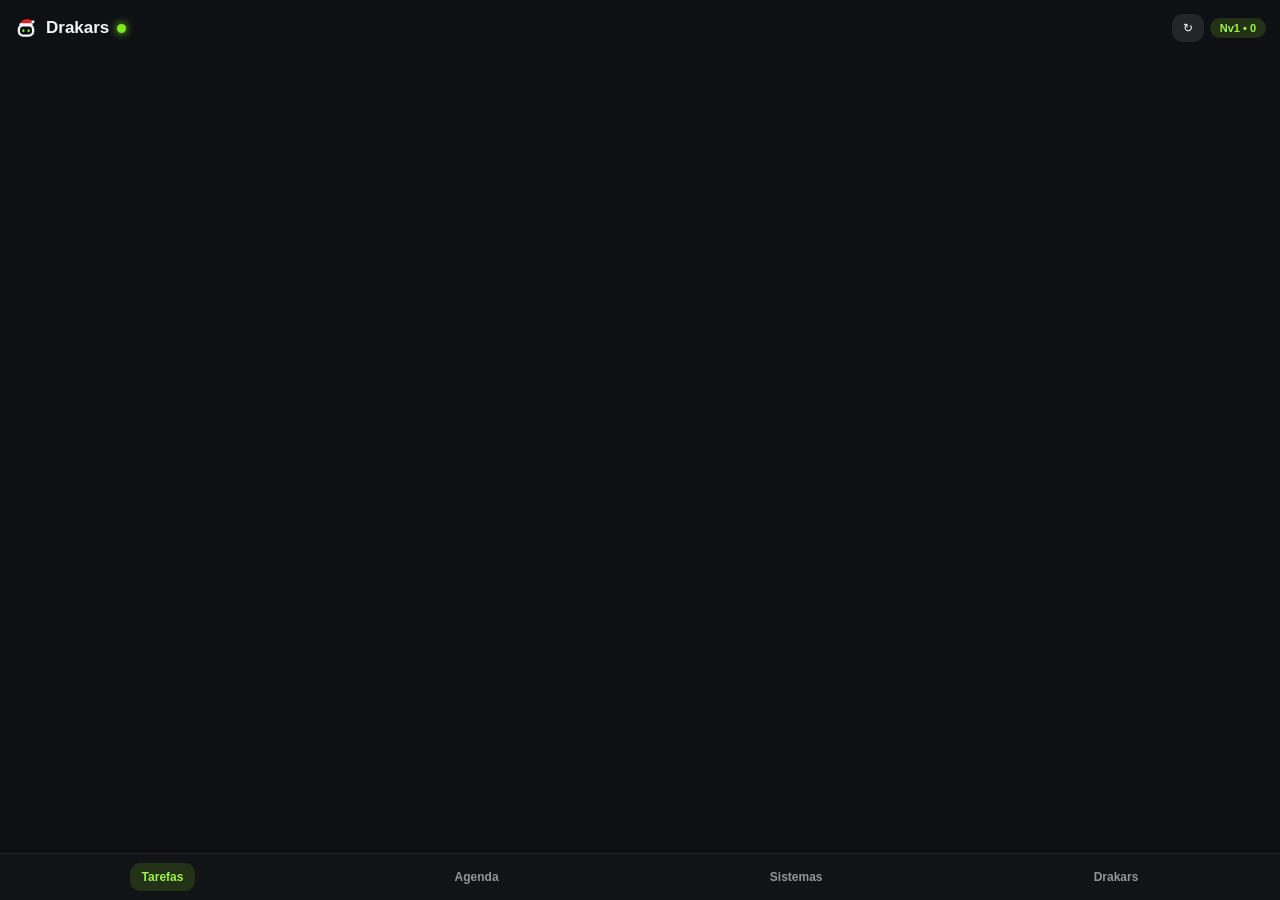
==== index.html @ 0db1d7ab "Deploy Drakars Mobile PWA" ====
<!doctype html>
<html lang="pt-BR">
<head>
<meta charset="utf-8" />
<meta name="viewport" content="width=device-width,initial-scale=1,maximum-scale=1,user-scalable=no" />
<meta name="theme-color" content="#0E1013" />
<meta name="apple-mobile-web-app-capable" content="yes" />
<meta name="apple-mobile-web-app-status-bar-style" content="black-translucent" />
<link rel="icon" type="image/svg+xml" href="./icon.svg" />
<link rel="apple-touch-icon" href="./icon.svg" />
<link rel="manifest" href="./manifest.json" />
<title>Drakars</title>
<style>
  *{box-sizing:border-box;margin:0;padding:0}
  body{background:#0E1013;color:#F3F4F6;font-family:-apple-system,BlinkMacSystemFont,"Segoe UI",Roboto,sans-serif;padding:14px 14px 82px;min-height:100vh}
  .card{background:#16191E;border:1px solid rgba(255,255,255,.08);border-radius:16px;padding:12px;margin-bottom:10px}
  .hdr{display:flex;align-items:center;justify-content:space-between;margin-bottom:10px;gap:8px}
  .brand{display:flex;align-items:center;gap:8px;font-weight:700;font-size:17px}
  .dot{width:9px;height:9px;border-radius:50%;background:#7EE823;box-shadow:0 0 8px #7EE823}
  .dot.pc-off{background:#F59E0B;box-shadow:0 0 8px #F59E0B}
  .pill{background:#233217;color:#9AF549;padding:4px 10px;border-radius:99px;font-size:11px;font-weight:600}
  .row{display:flex;align-items:center;gap:10px;padding:10px;border-radius:12px;background:#1D2128;margin-bottom:6px}
  .chk{width:22px;height:22px;border-radius:7px;border:2px solid rgba(255,255,255,.35);display:flex;align-items:center;justify-content:center;flex-shrink:0;cursor:pointer;background:transparent;color:#000;font-weight:900;font-size:13px}
  .chk.done{background:#7EE823;border-color:#7EE823}
  .ttl{font-size:14px;font-weight:600;flex:1}
  .ttl.done{text-decoration:line-through;color:rgba(255,255,255,.45)}
  .sub{font-size:11px;color:rgba(255,255,255,.52);margin-top:2px}
  .form{display:flex;gap:6px;margin-bottom:10px}
  input{flex:1;background:#111318;border:1px solid rgba(255,255,255,.12);border-radius:12px;padding:10px 12px;color:#fff;font-size:14px;outline:none}
  .btn{background:#7EE823;color:#000;border:none;border-radius:12px;padding:10px 15px;font-weight:700;font-size:13px;cursor:pointer}
  .btn2{background:rgba(255,255,255,.09);color:#fff;border:none;border-radius:10px;padding:7px 11px;font-size:12px;cursor:pointer}
  .nav{position:fixed;bottom:0;left:0;right:0;background:#111317;border-top:1px solid rgba(255,255,255,.08);display:flex;justify-content:space-around;padding:9px 6px}
  .nav button{background:none;border:none;color:rgba(255,255,255,.55);font-size:12px;font-weight:600;padding:7px 12px;border-radius:10px}
  .nav button.act{background:#233217;color:#9AF549}
  .badge-on{color:#9AF549;font-size:11px;font-weight:700}
  .badge-off{color:#F87171;font-size:11px;font-weight:700}
  .banner{font-size:11px;color:#FCD34D;background:rgba(245,158,11,.12);border:1px solid rgba(245,158,11,.25);border-radius:12px;padding:8px 10px;margin-bottom:10px}
</style>
</head>
<body>
  <div class="hdr">
    <div class="brand">
      <img src="./icon.svg" width="24" height="24" alt="" style="border-radius:6px" />
      <span>Drakars</span>
      <span class="dot" id="pcDot" title="Status do PC"></span>
    </div>
    <div style="display:flex;align-items:center;gap:6px">
      <button class="btn2" onclick="sync()">↻</button>
      <span class="pill" id="lvl">Nv1 • 0</span>
    </div>
  </div>
  <div id="banner"></div>
  <div id="content"></div>
  <div class="nav">
    <button class="act" onclick="setTab('tasks',this)">Tarefas</button>
    <button onclick="setTab('agenda',this)">Agenda</button>
    <button onclick="setTab('systems',this)">Sistemas</button>
    <button onclick="setTab('pc',this)">Drakars</button>
  </div>
<script>
const CFG_KEY="drakars_cloud_cfg";
const DATA_KEY="drakars_cloud_data";
let tab="tasks", cfg=null, data=null, filter="pending";

function readConfig(){
  if(location.hash && location.hash.length>1){
    const p=new URLSearchParams(location.hash.slice(1));
    const gistId=p.get("gist"), token=p.get("token");
    if(gistId && token){
      const next={gistId,token};
      localStorage.setItem(CFG_KEY, JSON.stringify(next));
      history.replaceState(null,"",location.pathname+location.search);
      return next;
    }
  }
  try{ return JSON.parse(localStorage.getItem(CFG_KEY)||"null"); }catch{ return null; }
}

cfg=readConfig();
try{ const cached=localStorage.getItem(DATA_KEY); if(cached) data=JSON.parse(cached); }catch{}

if("serviceWorker" in navigator){ navigator.serviceWorker.register("./sw.js").catch(()=>{}); }

function setTab(t,el){
  tab=t;
  document.querySelectorAll(".nav button").forEach(b=>b.classList.remove("act"));
  if(el) el.classList.add("act");
  render();
}

async function fetchGist(){
  if(!cfg) return null;
  const r=await fetch("https://api.github.com/gists/"+cfg.gistId,{
    cache:"no-store",
    headers:{
      Accept:"application/vnd.github+json",
      Authorization:"Bearer "+cfg.token
    }
  });
  if(!r.ok) throw new Error("HTTP "+r.status);
  const g=await r.json();
  const txt=g.files && g.files["drakars-sync.json"] && g.files["drakars-sync.json"].content;
  return txt ? JSON.parse(txt) : null;
}

async function patchGist(nextData){
  const r=await fetch("https://api.github.com/gists/"+cfg.gistId,{
    method:"PATCH",
    headers:{
      Accept:"application/vnd.github+json",
      Authorization:"Bearer "+cfg.token,
      "Content-Type":"application/json"
    },
    body:JSON.stringify({files:{"drakars-sync.json":{content:JSON.stringify(nextData,null,2)}}})
  });
  if(!r.ok) throw new Error("HTTP "+r.status);
}

async function sync(){
  if(!cfg){ render(); return; }
  try{
    const remote=await fetchGist();
    if(remote){
      data=remote;
      localStorage.setItem(DATA_KEY, JSON.stringify(data));
    }
    render();
  }catch(e){
    render("Modo offline (usando cache local).");
  }
}

async function pushOp(type, payload, mutateLocal){
  if(!cfg || !data) return;
  const fresh=(await fetchGist().catch(()=>null)) || data;
  mutateLocal(fresh);
  fresh.pendingMobileOps = Array.isArray(fresh.pendingMobileOps) ? fresh.pendingMobileOps : [];
  fresh.pendingMobileOps.push({
    id: Date.now()+"-"+Math.random().toString(36).slice(2,8),
    type,
    payload,
    createdAt: Date.now()
  });
  fresh.updatedAt = Date.now();
  data = fresh;
  localStorage.setItem(DATA_KEY, JSON.stringify(data));
  render();
  await patchGist(fresh);
}

async function addTask(e){
  e.preventDefault();
  const inp=document.getElementById("taskInp");
  const title=inp ? inp.value.trim() : "";
  if(!title) return;
  inp.value="";
  const newId="mob-"+Date.now();
  await pushOp("create_task",{title,category:"Celular"},(d)=>{
    d.tasks=d.tasks||[];
    d.tasks.unshift({id:newId,title,priority:"medium",category:"Celular",completed:false});
  });
}

async function toggleTask(id){
  await pushOp("toggle_task",{id},(d)=>{
    d.tasks=(d.tasks||[]).map(t=>t.id===id?{...t,completed:!t.completed}:t);
  });
}

async function checkinHabit(id){
  await pushOp("checkin_habit",{id},(d)=>{
    d.habits=(d.habits||[]).map(h=>h.id===id?{...h,doneToday:!h.doneToday}:h);
  });
}

async function sendCmd(e){
  e.preventDefault();
  const inp=document.getElementById("cmdInp");
  const text=inp ? inp.value.trim() : "";
  if(!text) return;
  inp.value="";
  await pushOp("send_chat",{text},()=>{});
  render("Comando enviado para a fila do Drakars!");
}

function saveManualCfg(e){
  e.preventDefault();
  const g=document.getElementById("cfgGist").value.trim();
  const t=document.getElementById("cfgTok").value.trim();
  if(g && t){
    cfg={gistId:g,token:t};
    localStorage.setItem(CFG_KEY, JSON.stringify(cfg));
    sync();
  }
}

function render(warn){
  const el=document.getElementById("content");
  const ban=document.getElementById("banner");
  if(!cfg){
    ban.innerHTML="";
    el.innerHTML=\`<div class="card"><div class="ttl" style="margin-bottom:8px">Parear com seu Drakars</div><div class="sub" style="margin-bottom:10px">Escaneie o QR Code na aba <b>Celular</b> do Drakars no PC, ou cole os dados abaixo:</div><form onsubmit="saveManualCfg(event)"><input id="cfgGist" placeholder="Gist ID" style="width:100%;margin-bottom:8px" /><input id="cfgTok" type="password" placeholder="GitHub Token" style="width:100%;margin-bottom:8px" /><button class="btn" type="submit" style="width:100%">Conectar</button></form></div>\`;
    return;
  }
  if(!data){
    el.innerHTML='<div class="card"><div class="sub">Carregando dados da nuvem...</div></div>';
    return;
  }
  const pcOnline = data.pcLastSeenAt && (Date.now()-data.pcLastSeenAt)<70000;
  document.getElementById("pcDot").className = "dot" + (pcOnline ? "" : " pc-off");
  const pending=(data.tasks||[]).filter(t=>!t.completed);
  document.getElementById("lvl").textContent="Nv"+(data.level||1)+" • "+pending.length+" pend.";

  const msgs=[];
  if(!pcOnline) msgs.push("PC desligado/offline agora — suas mudanças ficam salvas na nuvem e sincronizam quando o PC ligar.");
  if(warn) msgs.push(warn);
  ban.innerHTML = msgs.length ? '<div class="banner">'+msgs.join("<br>")+'</div>' : '';

  if(tab==="tasks"){
    const list=(data.tasks||[]).filter(t=>filter==="all"?true:filter==="done"?t.completed:!t.completed);
    const rows=list.length?list.map(t=>\`<div class="row"><button class="chk \${t.completed?'done':''}" onclick="toggleTask('\${t.id}')">\${t.completed?'✓':''}</button><div class="ttl \${t.completed?'done':''}">\${esc(t.title)}<div class="sub">\${[t.dueDate,t.dueTime,t.category].filter(Boolean).join(" • ")}</div></div></div>\`).join(""):'<div class="sub" style="padding:12px;text-align:center">Nenhuma tarefa aqui!</div>';
    el.innerHTML=\`
      <form class="form" onsubmit="addTask(event)"><input id="taskInp" placeholder="Nova tarefa..." /><button class="btn" type="submit">+</button></form>
      <div style="display:flex;gap:6px;margin-bottom:8px">
        <button class="btn2" style="\${filter==='pending'?'background:#233217;color:#9AF549':''}" onclick="filter='pending';render()">Pendentes (\${pending.length})</button>
        <button class="btn2" style="\${filter==='done'?'background:#233217;color:#9AF549':''}" onclick="filter='done';render()">Feitas</button>
        <button class="btn2" style="\${filter==='all'?'background:#233217;color:#9AF549':''}" onclick="filter='all';render()">Todas</button>
      </div>
      <div class="card">\${rows}</div>\`;
  } else if(tab==="agenda"){
    const rems=(data.reminders||[]).length?data.reminders.map(r=>\`<div class="row"><div class="ttl">🔔 \${esc(r.title)}<div class="sub">\${new Date(r.triggerAt).toLocaleString("pt-BR",{day:"2-digit",month:"2-digit",hour:"2-digit",minute:"2-digit"})}</div></div></div>\`).join(""):'<div class="sub">Sem lembretes ativos</div>';
    const habs=(data.habits||[]).map(h=>\`<div class="row"><button class="chk \${h.doneToday?'done':''}" onclick="checkinHabit('\${h.id}')">\${h.doneToday?'✓':''}</button><div class="ttl">\${h.icon} \${esc(h.title)}</div></div>\`).join("");
    el.innerHTML='<div class="card"><div class="sub" style="margin-bottom:6px">LEMBRETES</div>'+rems+'</div><div class="card"><div class="sub" style="margin-bottom:6px">HÁBITOS DE HOJE</div>'+habs+'</div>';
  } else if(tab==="systems"){
    const syss=(data.systems||[]).map(s=>\`<div class="row"><div class="ttl">\${esc(s.name)}<div class="sub">\${esc(s.category)} • \${esc(s.detail)}</div></div><span class="\${s.online?'badge-on':'badge-off'}">\${s.online?'ONLINE':'OFFLINE'}</span></div>\`).join("");
    const onCount=(data.systems||[]).filter(s=>s.online).length;
    el.innerHTML='<div class="card"><div class="sub" style="margin-bottom:6px">SISTEMAS ('+onCount+'/'+(data.systems||[]).length+' ON)</div>'+syss+'</div>';
  } else if(tab==="pc"){
    const rep=data.lastMobileReply;
    el.innerHTML=\`
      <div class="card">
        <div class="sub" style="margin-bottom:6px">ENVIAR COMANDO AO DRAKARS (NO PC)</div>
        <form class="form" onsubmit="sendCmd(event)"><input id="cmdInp" placeholder="Ex: cria lembrete..." /><button class="btn" type="submit">Enviar</button></form>
        \${rep ? '<div class="sub" style="margin-top:6px"><b>'+esc(rep.prompt)+'</b><br><span style="color:#fff">'+esc(rep.reply)+'</span></div>' : ''}
      </div>
      <div class="card">
        <div class="sub">Última sincronização do PC: \${data.pcLastSeenAt ? new Date(data.pcLastSeenAt).toLocaleString("pt-BR") : "-"}</div>
      </div>\`;
  }
}
function esc(s){return String(s||"").replace(/[&<>"']/g,m=>({"&":"&amp;","<":"&lt;",">":"&gt;",'"':"&quot;","'":"&#39;"}[m]))}
render();
sync();
setInterval(()=>{ if(!document.hidden) sync(); }, 10000);
</script>
</body>
</html>
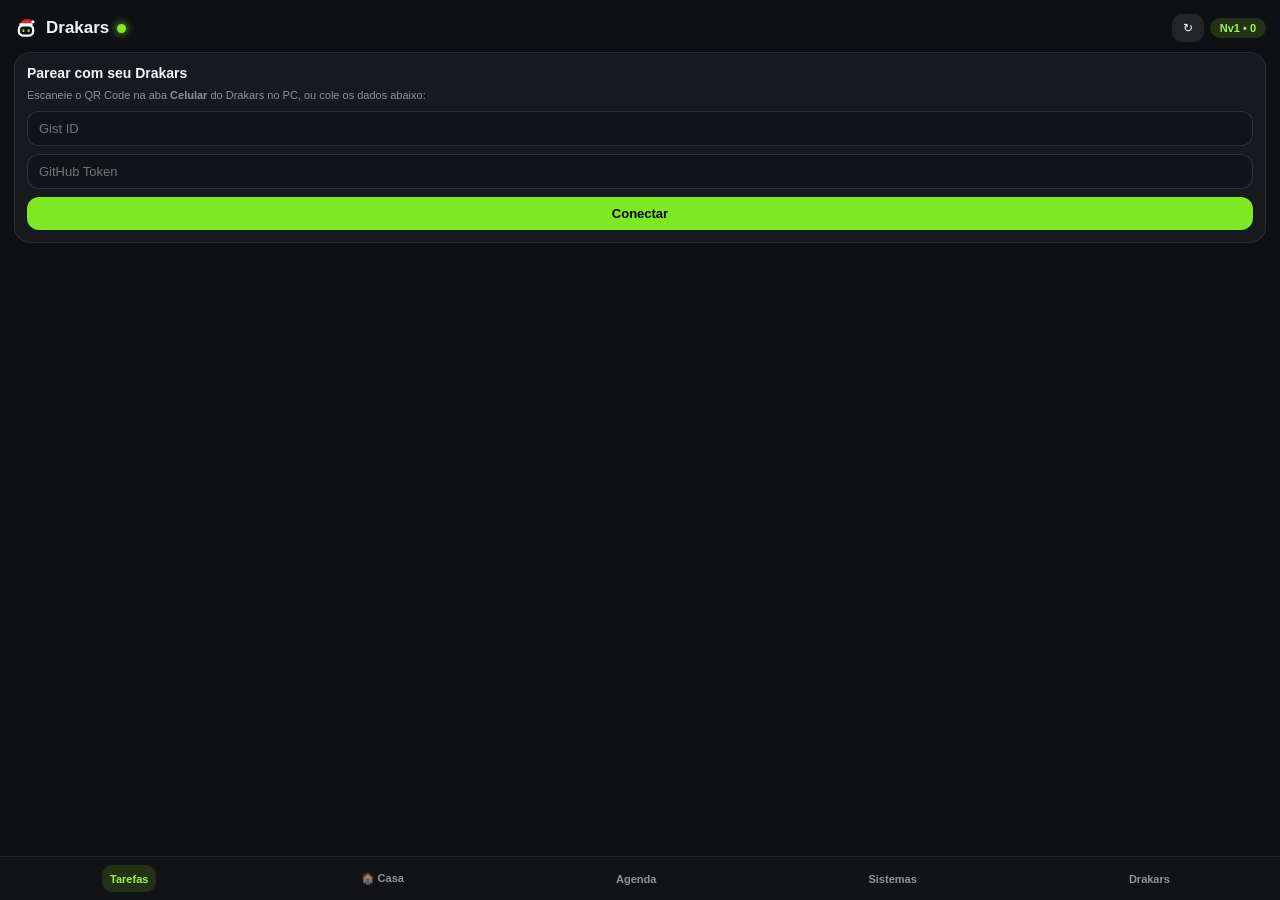
==== commit 9bc183aa: "feat: add Casa tab for couple finance, personal calendar and shopping list" ====
--- a/index.html
+++ b/index.html
@@ -22,15 +22,19 @@
   .row{display:flex;align-items:center;gap:10px;padding:10px;border-radius:12px;background:#1D2128;margin-bottom:6px}
   .chk{width:22px;height:22px;border-radius:7px;border:2px solid rgba(255,255,255,.35);display:flex;align-items:center;justify-content:center;flex-shrink:0;cursor:pointer;background:transparent;color:#000;font-weight:900;font-size:13px}
   .chk.done{background:#7EE823;border-color:#7EE823}
-  .ttl{font-size:14px;font-weight:600;flex:1}
+  .ttl{font-size:14px;font-weight:600;flex:1;min-width:0}
   .ttl.done{text-decoration:line-through;color:rgba(255,255,255,.45)}
   .sub{font-size:11px;color:rgba(255,255,255,.52);margin-top:2px}
-  .form{display:flex;gap:6px;margin-bottom:10px}
-  input{flex:1;background:#111318;border:1px solid rgba(255,255,255,.12);border-radius:12px;padding:10px 12px;color:#fff;font-size:14px;outline:none}
-  .btn{background:#7EE823;color:#000;border:none;border-radius:12px;padding:10px 15px;font-weight:700;font-size:13px;cursor:pointer}
+  .form{display:flex;gap:6px;margin-bottom:10px;flex-wrap:wrap}
+  input,select{flex:1;min-width:80px;background:#111318;border:1px solid rgba(255,255,255,.12);border-radius:12px;padding:9px 11px;color:#fff;font-size:13px;outline:none}
+  .btn{background:#7EE823;color:#000;border:none;border-radius:12px;padding:9px 14px;font-weight:700;font-size:13px;cursor:pointer}
   .btn2{background:rgba(255,255,255,.09);color:#fff;border:none;border-radius:10px;padding:7px 11px;font-size:12px;cursor:pointer}
-  .nav{position:fixed;bottom:0;left:0;right:0;background:#111317;border-top:1px solid rgba(255,255,255,.08);display:flex;justify-content:space-around;padding:9px 6px}
-  .nav button{background:none;border:none;color:rgba(255,255,255,.55);font-size:12px;font-weight:600;padding:7px 12px;border-radius:10px}
+  .kpi-grid{display:grid;grid-template-columns:repeat(3,1fr);gap:6px;margin-bottom:10px}
+  .kpi{background:#1D2128;border-radius:12px;padding:8px;text-align:center}
+  .kpi .lbl{font-size:10px;color:rgba(255,255,255,.55)}
+  .kpi .val{font-size:13px;font-weight:700;margin-top:2px}
+  .nav{position:fixed;bottom:0;left:0;right:0;background:#111317;border-top:1px solid rgba(255,255,255,.08);display:flex;justify-content:space-around;padding:8px 4px}
+  .nav button{background:none;border:none;color:rgba(255,255,255,.55);font-size:11px;font-weight:600;padding:7px 8px;border-radius:10px}
   .nav button.act{background:#233217;color:#9AF549}
   .badge-on{color:#9AF549;font-size:11px;font-weight:700}
   .badge-off{color:#F87171;font-size:11px;font-weight:700}
@@ -53,6 +57,7 @@
   <div id="content"></div>
   <div class="nav">
     <button class="act" onclick="setTab('tasks',this)">Tarefas</button>
+    <button onclick="setTab('home',this)">🏠 Casa</button>
     <button onclick="setTab('agenda',this)">Agenda</button>
     <button onclick="setTab('systems',this)">Sistemas</button>
     <button onclick="setTab('pc',this)">Drakars</button>
@@ -173,6 +178,52 @@
   });
 }
 
+async function addTx(e){
+  e.preventDefault();
+  const title=document.getElementById("txTitle").value.trim();
+  const amount=parseFloat(String(document.getElementById("txAmount").value).replace(",","."));
+  const type=document.getElementById("txType").value;
+  const owner=document.getElementById("txOwner").value;
+  if(!title || isNaN(amount) || amount<=0) return;
+  document.getElementById("txTitle").value="";
+  document.getElementById("txAmount").value="";
+  const date=new Date().toISOString().slice(0,10);
+  await pushOp("add_transaction",{title,amount,type,owner,date,category:"Celular"},(d)=>{
+    d.transactions=d.transactions||[];
+    d.transactions.unshift({id:"tx-"+Date.now(),title,amount,type,owner,date,category:"Celular",paid:true});
+  });
+}
+
+async function addCal(e){
+  e.preventDefault();
+  const title=document.getElementById("calTitle").value.trim();
+  const date=document.getElementById("calDate").value || new Date().toISOString().slice(0,10);
+  const time=document.getElementById("calTime").value || "";
+  if(!title) return;
+  document.getElementById("calTitle").value="";
+  await pushOp("add_calendar_event",{title,date,time,category:"casal",person:"casal"},(d)=>{
+    d.calendarEvents=d.calendarEvents||[];
+    d.calendarEvents.unshift({id:"cal-"+Date.now(),title,date,time,category:"casal",person:"casal"});
+  });
+}
+
+async function addShop(e){
+  e.preventDefault();
+  const title=document.getElementById("shopTitle").value.trim();
+  if(!title) return;
+  document.getElementById("shopTitle").value="";
+  await pushOp("add_shopping_item",{title,category:"mercado"},(d)=>{
+    d.shoppingList=d.shoppingList||[];
+    d.shoppingList.unshift({id:"sh-"+Date.now(),title,category:"mercado",checked:false});
+  });
+}
+
+async function toggleShop(id){
+  await pushOp("toggle_shopping_item",{id},(d)=>{
+    d.shoppingList=(d.shoppingList||[]).map(s=>s.id===id?{...s,checked:!s.checked}:s);
+  });
+}
+
 async function sendCmd(e){
   e.preventDefault();
   const inp=document.getElementById("cmdInp");
@@ -194,12 +245,14 @@
   }
 }
 
+function fmtBrl(n){ return Number(n||0).toLocaleString("pt-BR",{style:"currency",currency:"BRL"}); }
+
 function render(warn){
   const el=document.getElementById("content");
   const ban=document.getElementById("banner");
   if(!cfg){
     ban.innerHTML="";
-    el.innerHTML=\`<div class="card"><div class="ttl" style="margin-bottom:8px">Parear com seu Drakars</div><div class="sub" style="margin-bottom:10px">Escaneie o QR Code na aba <b>Celular</b> do Drakars no PC, ou cole os dados abaixo:</div><form onsubmit="saveManualCfg(event)"><input id="cfgGist" placeholder="Gist ID" style="width:100%;margin-bottom:8px" /><input id="cfgTok" type="password" placeholder="GitHub Token" style="width:100%;margin-bottom:8px" /><button class="btn" type="submit" style="width:100%">Conectar</button></form></div>\`;
+    el.innerHTML=`<div class="card"><div class="ttl" style="margin-bottom:8px">Parear com seu Drakars</div><div class="sub" style="margin-bottom:10px">Escaneie o QR Code na aba <b>Celular</b> do Drakars no PC, ou cole os dados abaixo:</div><form onsubmit="saveManualCfg(event)"><input id="cfgGist" placeholder="Gist ID" style="width:100%;margin-bottom:8px" /><input id="cfgTok" type="password" placeholder="GitHub Token" style="width:100%;margin-bottom:8px" /><button class="btn" type="submit" style="width:100%">Conectar</button></form></div>`;
     return;
   }
   if(!data){
@@ -218,34 +271,75 @@
 
   if(tab==="tasks"){
     const list=(data.tasks||[]).filter(t=>filter==="all"?true:filter==="done"?t.completed:!t.completed);
-    const rows=list.length?list.map(t=>\`<div class="row"><button class="chk \${t.completed?'done':''}" onclick="toggleTask('\${t.id}')">\${t.completed?'✓':''}</button><div class="ttl \${t.completed?'done':''}">\${esc(t.title)}<div class="sub">\${[t.dueDate,t.dueTime,t.category].filter(Boolean).join(" • ")}</div></div></div>\`).join(""):'<div class="sub" style="padding:12px;text-align:center">Nenhuma tarefa aqui!</div>';
-    el.innerHTML=\`
+    const rows=list.length?list.map(t=>`<div class="row"><button class="chk ${t.completed?'done':''}" onclick="toggleTask('${t.id}')">${t.completed?'✓':''}</button><div class="ttl ${t.completed?'done':''}">${esc(t.title)}<div class="sub">${[t.dueDate,t.dueTime,t.category].filter(Boolean).join(" • ")}</div></div></div>`).join(""):'<div class="sub" style="padding:12px;text-align:center">Nenhuma tarefa aqui!</div>';
+    el.innerHTML=`
       <form class="form" onsubmit="addTask(event)"><input id="taskInp" placeholder="Nova tarefa..." /><button class="btn" type="submit">+</button></form>
       <div style="display:flex;gap:6px;margin-bottom:8px">
-        <button class="btn2" style="\${filter==='pending'?'background:#233217;color:#9AF549':''}" onclick="filter='pending';render()">Pendentes (\${pending.length})</button>
-        <button class="btn2" style="\${filter==='done'?'background:#233217;color:#9AF549':''}" onclick="filter='done';render()">Feitas</button>
-        <button class="btn2" style="\${filter==='all'?'background:#233217;color:#9AF549':''}" onclick="filter='all';render()">Todas</button>
+        <button class="btn2" style="${filter==='pending'?'background:#233217;color:#9AF549':''}" onclick="filter='pending';render()">Pendentes (${pending.length})</button>
+        <button class="btn2" style="${filter==='done'?'background:#233217;color:#9AF549':''}" onclick="filter='done';render()">Feitas</button>
+        <button class="btn2" style="${filter==='all'?'background:#233217;color:#9AF549':''}" onclick="filter='all';render()">Todas</button>
       </div>
-      <div class="card">\${rows}</div>\`;
+      <div class="card">${rows}</div>`;
+  } else if(tab==="home"){
+    const month=new Date().toISOString().slice(0,7);
+    const partner=data.partnerName||"Esposa";
+    const txs=(data.transactions||[]).filter(t=>(t.date||"").startsWith(month));
+    const inc=txs.filter(t=>t.type==="income").reduce((a,b)=>a+Number(b.amount||0),0);
+    const exp=txs.filter(t=>t.type==="expense").reduce((a,b)=>a+Number(b.amount||0),0) + (data.recurringBills||[]).reduce((a,b)=>a+Number(b.amount||0),0);
+    const bal=inc-exp;
+    const today=new Date().toISOString().slice(0,10);
+    const cals=(data.calendarEvents||[]).filter(c=>c.date>=today).slice(0,6);
+    const shops=(data.shoppingList||[]).slice(0,15);
+    el.innerHTML=`
+      <div class="card">
+        <div class="sub" style="margin-bottom:8px">FINANCEIRO DO CASAL (${month}) • Você & ${esc(partner)}</div>
+        <div class="kpi-grid">
+          <div class="kpi"><div class="lbl">Entradas</div><div class="val" style="color:#9AF549">${fmtBrl(inc)}</div></div>
+          <div class="kpi"><div class="lbl">Saídas</div><div class="val" style="color:#FDA4AF">${fmtBrl(exp)}</div></div>
+          <div class="kpi"><div class="lbl">Saldo</div><div class="val" style="color:${bal>=0?'#9AF549':'#F87171'}">${fmtBrl(bal)}</div></div>
+        </div>
+        <form class="form" onsubmit="addTx(event)">
+          <input id="txTitle" placeholder="Ex: Mercado..." style="flex:2" />
+          <input id="txAmount" type="number" step="0.01" placeholder="R$" />
+          <select id="txType"><option value="expense">Despesa</option><option value="income">Receita</option></select>
+          <select id="txOwner"><option value="casal">Casal</option><option value="eu">Eu</option><option value="esposa">${esc(partner)}</option></select>
+          <button class="btn" type="submit">Lançar</button>
+        </form>
+      </div>
+      <div class="card">
+        <div class="sub" style="margin-bottom:6px">CALENDÁRIO PESSOAL & CASAL</div>
+        <form class="form" onsubmit="addCal(event)">
+          <input id="calTitle" placeholder="Compromisso..." style="flex:2" />
+          <input id="calDate" type="date" value="${today}" />
+          <input id="calTime" type="time" />
+          <button class="btn" type="submit">+</button>
+        </form>
+        ${cals.length ? cals.map(c=>`<div class="row"><div class="ttl">📅 ${esc(c.title)}<div class="sub">${c.date}${c.time?' • '+c.time:''} • ${c.person}</div></div></div>`).join("") : '<div class="sub">Sem próximos eventos</div>'}
+      </div>
+      <div class="card">
+        <div class="sub" style="margin-bottom:6px">LISTA DE COMPRAS</div>
+        <form class="form" onsubmit="addShop(event)"><input id="shopTitle" placeholder="Adicionar item..." /><button class="btn" type="submit">+</button></form>
+        ${shops.length ? shops.map(s=>`<div class="row"><button class="chk ${s.checked?'done':''}" onclick="toggleShop('${s.id}')">${s.checked?'✓':''}</button><div class="ttl ${s.checked?'done':''}">${esc(s.title)}<div class="sub">${s.category}${s.quantity?' • '+s.quantity:''}</div></div></div>`).join("") : '<div class="sub">Lista vazia</div>'}
+      </div>`;
   } else if(tab==="agenda"){
-    const rems=(data.reminders||[]).length?data.reminders.map(r=>\`<div class="row"><div class="ttl">🔔 \${esc(r.title)}<div class="sub">\${new Date(r.triggerAt).toLocaleString("pt-BR",{day:"2-digit",month:"2-digit",hour:"2-digit",minute:"2-digit"})}</div></div></div>\`).join(""):'<div class="sub">Sem lembretes ativos</div>';
-    const habs=(data.habits||[]).map(h=>\`<div class="row"><button class="chk \${h.doneToday?'done':''}" onclick="checkinHabit('\${h.id}')">\${h.doneToday?'✓':''}</button><div class="ttl">\${h.icon} \${esc(h.title)}</div></div>\`).join("");
+    const rems=(data.reminders||[]).length?data.reminders.map(r=>`<div class="row"><div class="ttl">🔔 ${esc(r.title)}<div class="sub">${new Date(r.triggerAt).toLocaleString("pt-BR",{day:"2-digit",month:"2-digit",hour:"2-digit",minute:"2-digit"})}</div></div></div>`).join(""):'<div class="sub">Sem lembretes ativos</div>';
+    const habs=(data.habits||[]).map(h=>`<div class="row"><button class="chk ${h.doneToday?'done':''}" onclick="checkinHabit('${h.id}')">${h.doneToday?'✓':''}</button><div class="ttl">${h.icon} ${esc(h.title)}</div></div>`).join("");
     el.innerHTML='<div class="card"><div class="sub" style="margin-bottom:6px">LEMBRETES</div>'+rems+'</div><div class="card"><div class="sub" style="margin-bottom:6px">HÁBITOS DE HOJE</div>'+habs+'</div>';
   } else if(tab==="systems"){
-    const syss=(data.systems||[]).map(s=>\`<div class="row"><div class="ttl">\${esc(s.name)}<div class="sub">\${esc(s.category)} • \${esc(s.detail)}</div></div><span class="\${s.online?'badge-on':'badge-off'}">\${s.online?'ONLINE':'OFFLINE'}</span></div>\`).join("");
+    const syss=(data.systems||[]).map(s=>`<div class="row"><div class="ttl">${esc(s.name)}<div class="sub">${esc(s.category)} • ${esc(s.detail)}</div></div><span class="${s.online?'badge-on':'badge-off'}">${s.online?'ONLINE':'OFFLINE'}</span></div>`).join("");
     const onCount=(data.systems||[]).filter(s=>s.online).length;
     el.innerHTML='<div class="card"><div class="sub" style="margin-bottom:6px">SISTEMAS ('+onCount+'/'+(data.systems||[]).length+' ON)</div>'+syss+'</div>';
   } else if(tab==="pc"){
     const rep=data.lastMobileReply;
-    el.innerHTML=\`
+    el.innerHTML=`
       <div class="card">
         <div class="sub" style="margin-bottom:6px">ENVIAR COMANDO AO DRAKARS (NO PC)</div>
-        <form class="form" onsubmit="sendCmd(event)"><input id="cmdInp" placeholder="Ex: cria lembrete..." /><button class="btn" type="submit">Enviar</button></form>
-        \${rep ? '<div class="sub" style="margin-top:6px"><b>'+esc(rep.prompt)+'</b><br><span style="color:#fff">'+esc(rep.reply)+'</span></div>' : ''}
+        <form class="form" onsubmit="sendCmd(event)"><input id="cmdInp" placeholder="Ex: gastei 120 no mercado..." /><button class="btn" type="submit">Enviar</button></form>
+        ${rep ? '<div class="sub" style="margin-top:6px"><b>'+esc(rep.prompt)+'</b><br><span style="color:#fff">'+esc(rep.reply)+'</span></div>' : ''}
       </div>
       <div class="card">
-        <div class="sub">Última sincronização do PC: \${data.pcLastSeenAt ? new Date(data.pcLastSeenAt).toLocaleString("pt-BR") : "-"}</div>
-      </div>\`;
+        <div class="sub">Última sincronização do PC: ${data.pcLastSeenAt ? new Date(data.pcLastSeenAt).toLocaleString("pt-BR") : "-"}</div>
+      </div>`;
   }
 }
 function esc(s){return String(s||"").replace(/[&<>"']/g,m=>({"&":"&amp;","<":"&lt;",">":"&gt;",'"':"&quot;","'":"&#39;"}[m]))}
@@ -254,4 +348,4 @@
 setInterval(()=>{ if(!document.hidden) sync(); }, 10000);
 </script>
 </body>
-</html>
+</html>
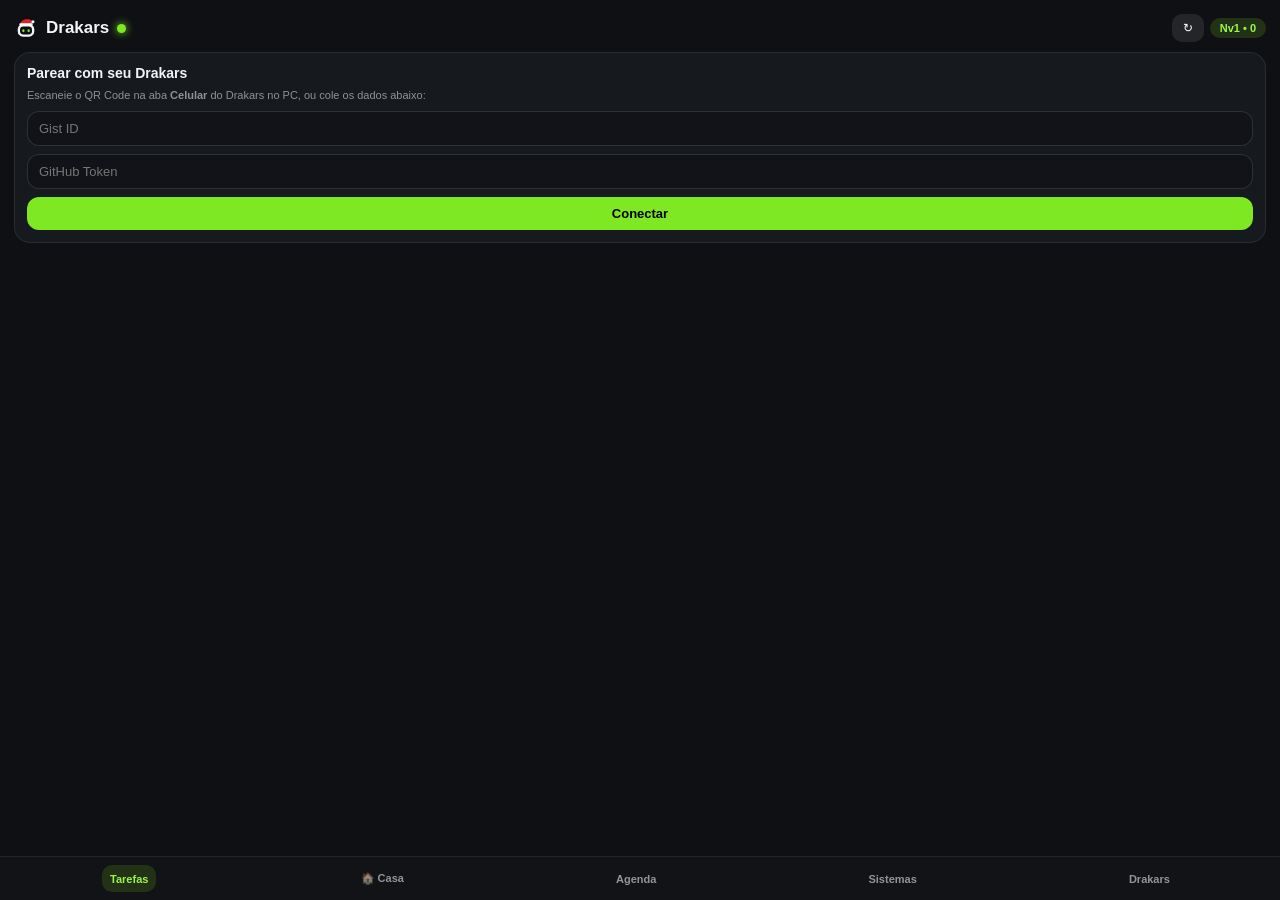
==== commit 763c3d94: "feat: display bank balances, credit cards and couple goals on mobile Casa tab" ====
--- a/index.html
+++ b/index.html
@@ -290,6 +290,10 @@
     const today=new Date().toISOString().slice(0,10);
     const cals=(data.calendarEvents||[]).filter(c=>c.date>=today).slice(0,6);
     const shops=(data.shoppingList||[]).slice(0,15);
+    const banks=data.bankAccounts||[];
+    const cards=data.creditCards||[];
+    const goals=data.savingsGoals||[];
+    const bankColors={nubank:"#820AD1",itau:"#EC7000",bradesco:"#CC092F",santander:"#EC0000",bb:"#0038A8",caixa:"#005CA9",inter:"#FF7A00",c6:"#242424",btg:"#001E62",xp:"#111111",mercadopago:"#009EE3",picpay:"#21C25E",pagbank:"#00A868",sicredi:"#3FA110",sicoob:"#003641",wise:"#9FE870",nomad:"#C9A227"};
     el.innerHTML=`
       <div class="card">
         <div class="sub" style="margin-bottom:8px">FINANCEIRO DO CASAL (${month}) • Você & ${esc(partner)}</div>
@@ -298,6 +302,7 @@
           <div class="kpi"><div class="lbl">Saídas</div><div class="val" style="color:#FDA4AF">${fmtBrl(exp)}</div></div>
           <div class="kpi"><div class="lbl">Saldo</div><div class="val" style="color:${bal>=0?'#9AF549':'#F87171'}">${fmtBrl(bal)}</div></div>
         </div>
+        ${(banks.length || cards.length) ? `<div style="display:flex;gap:6px;overflow-x:auto;padding-bottom:6px;margin-bottom:6px">${banks.map(b=>`<div style="min-width:125px;background:#1D2128;border-left:4px solid ${bankColors[b.bankKey]||'#7EE823'};border-radius:10px;padding:7px 9px"><div class="sub" style="margin:0;color:#fff;font-weight:600">${esc(b.name)}</div><div style="font-size:12px;font-weight:700;color:#9AF549;margin-top:2px">${fmtBrl(b.balance)}</div></div>`).join("")}${cards.map(c=>`<div style="min-width:130px;background:#1D2128;border-left:4px solid ${bankColors[c.bankKey]||'#F59E0B'};border-radius:10px;padding:7px 9px"><div class="sub" style="margin:0;color:#fff;font-weight:600">💳 ${esc(c.name)}</div><div style="font-size:11px;font-weight:700;color:#FDA4AF;margin-top:2px">Fatura: ${fmtBrl(c.monthUsed)}</div></div>`).join("")}</div>` : ''}
         <form class="form" onsubmit="addTx(event)">
           <input id="txTitle" placeholder="Ex: Mercado..." style="flex:2" />
           <input id="txAmount" type="number" step="0.01" placeholder="R$" />
@@ -306,6 +311,7 @@
           <button class="btn" type="submit">Lançar</button>
         </form>
       </div>
+      ${goals.length ? `<div class="card"><div class="sub" style="margin-bottom:6px">METAS DO CASAL</div>${goals.map(g=>{const pct=Math.min(100,Math.round((Number(g.currentAmount||0)/Math.max(1,Number(g.targetAmount||1)))*100));return `<div class="row" style="flex-direction:column;align-items:stretch;gap:5px"><div style="display:flex;justify-content:space-between;font-size:13px;font-weight:600"><span>${esc(g.icon||'🎯')} ${esc(g.title)}</span><span style="color:#9AF549">${pct}%</span></div><div style="height:6px;border-radius:99px;background:rgba(255,255,255,.1);overflow:hidden"><div style="height:100%;width:${Math.max(4,pct)}%;background:linear-gradient(90deg,#FB7185,#7EE823)"></div></div><div class="sub" style="margin:0">${fmtBrl(g.currentAmount)} de ${fmtBrl(g.targetAmount)}${g.targetDate?' • '+g.targetDate:''}</div></div>`;}).join("")}</div>` : ''}
       <div class="card">
         <div class="sub" style="margin-bottom:6px">CALENDÁRIO PESSOAL & CASAL</div>
         <form class="form" onsubmit="addCal(event)">
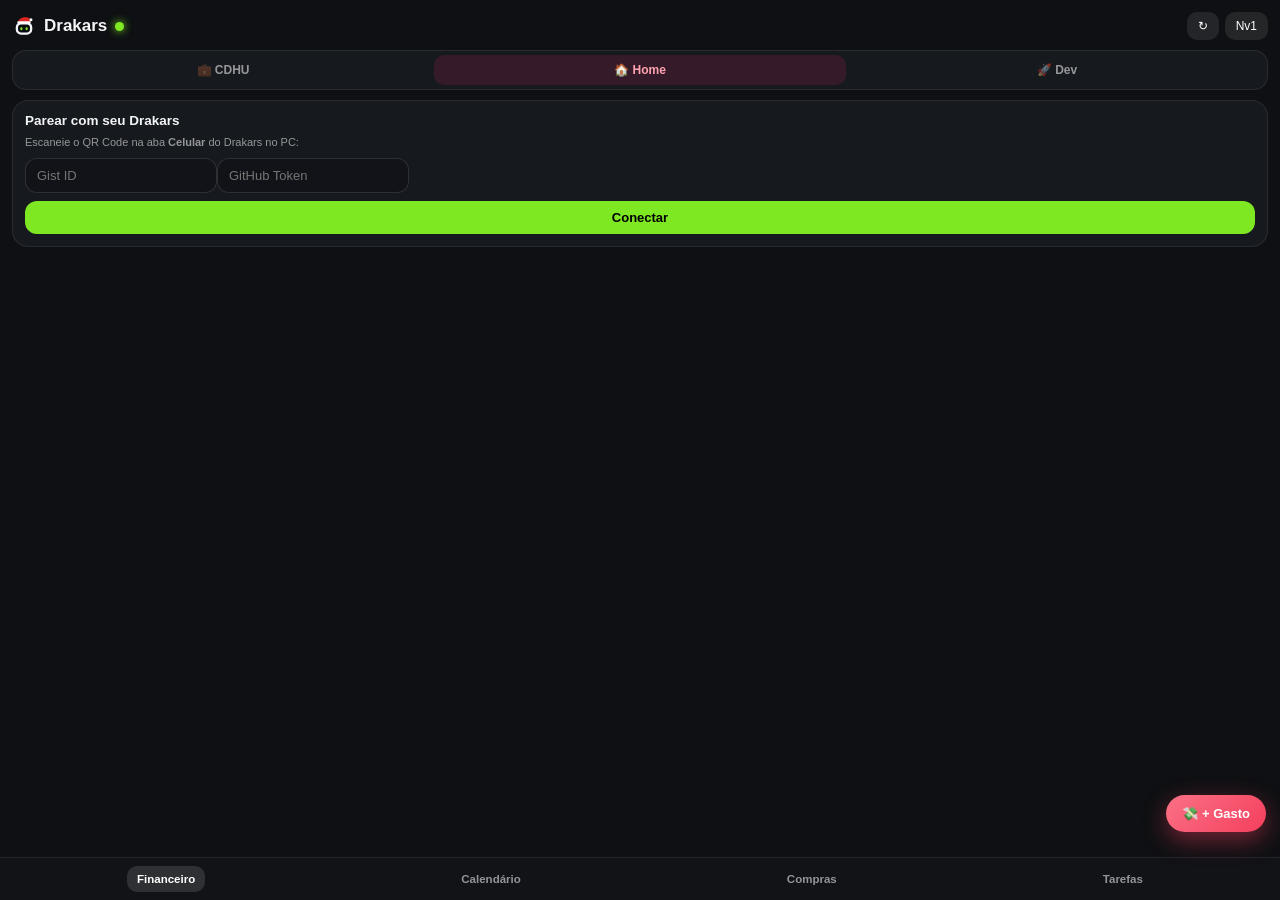
==== commit c8596a62: "Mirror 3-module PC experience, add 4x2 widget and Back-Tap quick expense launcher" ====
--- a/index.html
+++ b/index.html
@@ -11,33 +11,38 @@
 <link rel="manifest" href="./manifest.json" />
 <title>Drakars</title>
 <style>
-  *{box-sizing:border-box;margin:0;padding:0}
-  body{background:#0E1013;color:#F3F4F6;font-family:-apple-system,BlinkMacSystemFont,"Segoe UI",Roboto,sans-serif;padding:14px 14px 82px;min-height:100vh}
-  .card{background:#16191E;border:1px solid rgba(255,255,255,.08);border-radius:16px;padding:12px;margin-bottom:10px}
+  *{box-sizing:border-box;margin:0;padding:0;-webkit-tap-highlight-color:transparent}
+  body{background:#0E1013;color:#F3F4F6;font-family:-apple-system,BlinkMacSystemFont,"Segoe UI",Roboto,sans-serif;padding:12px 12px 84px;min-height:100vh}
   .hdr{display:flex;align-items:center;justify-content:space-between;margin-bottom:10px;gap:8px}
-  .brand{display:flex;align-items:center;gap:8px;font-weight:700;font-size:17px}
+  .brand{display:flex;align-items:center;gap:8px;font-weight:800;font-size:17px}
   .dot{width:9px;height:9px;border-radius:50%;background:#7EE823;box-shadow:0 0 8px #7EE823}
   .dot.pc-off{background:#F59E0B;box-shadow:0 0 8px #F59E0B}
-  .pill{background:#233217;color:#9AF549;padding:4px 10px;border-radius:99px;font-size:11px;font-weight:600}
+  .mod-bar{display:grid;grid-template-columns:repeat(3,1fr);gap:5px;background:#16191E;border:1px solid rgba(255,255,255,.08);border-radius:14px;padding:4px;margin-bottom:10px}
+  .mod-btn{background:transparent;border:none;border-radius:10px;padding:8px 4px;font-size:12px;font-weight:700;color:rgba(255,255,255,.55);cursor:pointer}
+  .mod-btn.act-work{background:#233217;color:#9AF549}
+  .mod-btn.act-home{background:#351A2A;color:#FDA4AF}
+  .mod-btn.act-dev{background:#2A1842;color:#D8B4FE}
+  .card{background:#16191E;border:1px solid rgba(255,255,255,.08);border-radius:16px;padding:12px;margin-bottom:10px}
   .row{display:flex;align-items:center;gap:10px;padding:10px;border-radius:12px;background:#1D2128;margin-bottom:6px}
   .chk{width:22px;height:22px;border-radius:7px;border:2px solid rgba(255,255,255,.35);display:flex;align-items:center;justify-content:center;flex-shrink:0;cursor:pointer;background:transparent;color:#000;font-weight:900;font-size:13px}
   .chk.done{background:#7EE823;border-color:#7EE823}
-  .ttl{font-size:14px;font-weight:600;flex:1;min-width:0}
+  .ttl{font-size:13.5px;font-weight:600;flex:1;min-width:0}
   .ttl.done{text-decoration:line-through;color:rgba(255,255,255,.45)}
-  .sub{font-size:11px;color:rgba(255,255,255,.52);margin-top:2px}
-  .form{display:flex;gap:6px;margin-bottom:10px;flex-wrap:wrap}
-  input,select{flex:1;min-width:80px;background:#111318;border:1px solid rgba(255,255,255,.12);border-radius:12px;padding:9px 11px;color:#fff;font-size:13px;outline:none}
-  .btn{background:#7EE823;color:#000;border:none;border-radius:12px;padding:9px 14px;font-weight:700;font-size:13px;cursor:pointer}
-  .btn2{background:rgba(255,255,255,.09);color:#fff;border:none;border-radius:10px;padding:7px 11px;font-size:12px;cursor:pointer}
-  .kpi-grid{display:grid;grid-template-columns:repeat(3,1fr);gap:6px;margin-bottom:10px}
+  .sub{font-size:11px;color:rgba(255,255,255,.55);margin-top:2px}
+  .form{display:flex;gap:6px;margin-bottom:8px;flex-wrap:wrap}
+  input,select{flex:1;min-width:85px;background:#111318;border:1px solid rgba(255,255,255,.12);border-radius:12px;padding:9px 11px;color:#fff;font-size:13px;outline:none}
+  .btn{background:#7EE823;color:#000;border:none;border-radius:12px;padding:9px 14px;font-weight:800;font-size:13px;cursor:pointer}
+  .btn-rose{background:#F43F5E;color:#fff}
+  .btn-dev{background:#A855F7;color:#fff}
+  .btn2{background:rgba(255,255,255,.09);color:#fff;border:none;border-radius:10px;padding:7px 11px;font-size:12px;cursor:pointer;text-decoration:none}
+  .kpi-grid{display:grid;grid-template-columns:repeat(3,1fr);gap:6px;margin-bottom:8px}
   .kpi{background:#1D2128;border-radius:12px;padding:8px;text-align:center}
   .kpi .lbl{font-size:10px;color:rgba(255,255,255,.55)}
-  .kpi .val{font-size:13px;font-weight:700;margin-top:2px}
-  .nav{position:fixed;bottom:0;left:0;right:0;background:#111317;border-top:1px solid rgba(255,255,255,.08);display:flex;justify-content:space-around;padding:8px 4px}
-  .nav button{background:none;border:none;color:rgba(255,255,255,.55);font-size:11px;font-weight:600;padding:7px 8px;border-radius:10px}
-  .nav button.act{background:#233217;color:#9AF549}
-  .badge-on{color:#9AF549;font-size:11px;font-weight:700}
-  .badge-off{color:#F87171;font-size:11px;font-weight:700}
+  .kpi .val{font-size:12.5px;font-weight:800;margin-top:2px}
+  .nav{position:fixed;bottom:0;left:0;right:0;background:#111317;border-top:1px solid rgba(255,255,255,.08);display:flex;justify-content:space-around;padding:8px 4px;z-index:20}
+  .nav button{background:none;border:none;color:rgba(255,255,255,.55);font-size:11.5px;font-weight:700;padding:7px 10px;border-radius:10px;cursor:pointer}
+  .nav button.act{background:rgba(255,255,255,.12);color:#fff}
+  .fab{position:fixed;right:14px;bottom:68px;background:linear-gradient(135deg,#FB7185,#F43F5E);color:#fff;text-decoration:none;border-radius:99px;padding:11px 16px;font-size:13px;font-weight:800;box-shadow:0 8px 24px rgba(244,63,94,.45);z-index:25}
   .banner{font-size:11px;color:#FCD34D;background:rgba(245,158,11,.12);border:1px solid rgba(245,158,11,.25);border-radius:12px;padding:8px 10px;margin-bottom:10px}
 </style>
 </head>
@@ -46,26 +51,26 @@
     <div class="brand">
       <img src="./icon.svg" width="24" height="24" alt="" style="border-radius:6px" />
       <span>Drakars</span>
-      <span class="dot" id="pcDot" title="Status do PC"></span>
+      <span class="dot" id="pcDot"></span>
     </div>
     <div style="display:flex;align-items:center;gap:6px">
       <button class="btn2" onclick="sync()">↻</button>
-      <span class="pill" id="lvl">Nv1 • 0</span>
+      <span class="btn2" id="lvl">Nv1</span>
     </div>
+  </div>
+  <div class="mod-bar">
+    <button class="mod-btn" id="m-work" onclick="setMod('work')">💼 CDHU</button>
+    <button class="mod-btn" id="m-home" onclick="setMod('home')">🏠 Home</button>
+    <button class="mod-btn" id="m-dev" onclick="setMod('dev')">🚀 Dev</button>
   </div>
   <div id="banner"></div>
   <div id="content"></div>
-  <div class="nav">
-    <button class="act" onclick="setTab('tasks',this)">Tarefas</button>
-    <button onclick="setTab('home',this)">🏠 Casa</button>
-    <button onclick="setTab('agenda',this)">Agenda</button>
-    <button onclick="setTab('systems',this)">Sistemas</button>
-    <button onclick="setTab('pc',this)">Drakars</button>
-  </div>
+  <a class="fab" href="./gasto.html">💸 + Gasto</a>
+  <div class="nav" id="nav"></div>
 <script>
-const CFG_KEY="drakars_cloud_cfg";
-const DATA_KEY="drakars_cloud_data";
-let tab="tasks", cfg=null, data=null, filter="pending";
+const CFG_KEY="drakars_cloud_cfg", DATA_KEY="drakars_cloud_data", MOD_KEY="drakars_mob_mod";
+const BANK_COLORS={nubank:"#820AD1",itau:"#EC7000",bradesco:"#CC092F",santander:"#EC0000",bb:"#FFCC00",caixa:"#005CA9",inter:"#FF7A00",c6:"#27272A",btg:"#001E62",xp:"#FFD000",mercadopago:"#009EE3",picpay:"#21C25E",pagbank:"#00A868",sicredi:"#3FA110",sicoob:"#003641",wise:"#9FE870",nomad:"#C9A227"};
+let mod=localStorage.getItem(MOD_KEY)||"home", subTab="", cfg=null, data=null, txPm="credit", txTarget="";
 
 function readConfig(){
   if(location.hash && location.hash.length>1){
@@ -80,272 +85,238 @@
   }
   try{ return JSON.parse(localStorage.getItem(CFG_KEY)||"null"); }catch{ return null; }
 }
-
 cfg=readConfig();
-try{ const cached=localStorage.getItem(DATA_KEY); if(cached) data=JSON.parse(cached); }catch{}
-
+try{ const c=localStorage.getItem(DATA_KEY); if(c) data=JSON.parse(c); }catch{}
 if("serviceWorker" in navigator){ navigator.serviceWorker.register("./sw.js").catch(()=>{}); }
 
-function setTab(t,el){
-  tab=t;
-  document.querySelectorAll(".nav button").forEach(b=>b.classList.remove("act"));
-  if(el) el.classList.add("act");
+function setMod(m){
+  mod=m;
+  localStorage.setItem(MOD_KEY,m);
+  subTab="";
   render();
 }
+function setSub(s){ subTab=s; render(); }
 
 async function fetchGist(){
   if(!cfg) return null;
-  const r=await fetch("https://api.github.com/gists/"+cfg.gistId,{
-    cache:"no-store",
-    headers:{
-      Accept:"application/vnd.github+json",
-      Authorization:"Bearer "+cfg.token
-    }
-  });
+  const r=await fetch("https://api.github.com/gists/"+cfg.gistId,{cache:"no-store",headers:{Accept:"application/vnd.github+json",Authorization:"Bearer "+cfg.token}});
   if(!r.ok) throw new Error("HTTP "+r.status);
   const g=await r.json();
   const txt=g.files && g.files["drakars-sync.json"] && g.files["drakars-sync.json"].content;
   return txt ? JSON.parse(txt) : null;
 }
-
 async function patchGist(nextData){
   const r=await fetch("https://api.github.com/gists/"+cfg.gistId,{
     method:"PATCH",
-    headers:{
-      Accept:"application/vnd.github+json",
-      Authorization:"Bearer "+cfg.token,
-      "Content-Type":"application/json"
-    },
+    headers:{Accept:"application/vnd.github+json",Authorization:"Bearer "+cfg.token,"Content-Type":"application/json"},
     body:JSON.stringify({files:{"drakars-sync.json":{content:JSON.stringify(nextData,null,2)}}})
   });
   if(!r.ok) throw new Error("HTTP "+r.status);
 }
-
 async function sync(){
   if(!cfg){ render(); return; }
   try{
     const remote=await fetchGist();
-    if(remote){
-      data=remote;
-      localStorage.setItem(DATA_KEY, JSON.stringify(data));
-    }
+    if(remote){ data=remote; localStorage.setItem(DATA_KEY, JSON.stringify(data)); }
     render();
-  }catch(e){
-    render("Modo offline (usando cache local).");
-  }
-}
-
+  }catch{ render("Modo offline (usando cache local)."); }
+}
 async function pushOp(type, payload, mutateLocal){
   if(!cfg || !data) return;
   const fresh=(await fetchGist().catch(()=>null)) || data;
   mutateLocal(fresh);
-  fresh.pendingMobileOps = Array.isArray(fresh.pendingMobileOps) ? fresh.pendingMobileOps : [];
-  fresh.pendingMobileOps.push({
-    id: Date.now()+"-"+Math.random().toString(36).slice(2,8),
-    type,
-    payload,
-    createdAt: Date.now()
-  });
-  fresh.updatedAt = Date.now();
-  data = fresh;
-  localStorage.setItem(DATA_KEY, JSON.stringify(data));
+  fresh.pendingMobileOps=Array.isArray(fresh.pendingMobileOps)?fresh.pendingMobileOps:[];
+  fresh.pendingMobileOps.push({id:Date.now()+"-"+Math.random().toString(36).slice(2,7),type,payload,createdAt:Date.now()});
+  fresh.updatedAt=Date.now();
+  data=fresh; localStorage.setItem(DATA_KEY, JSON.stringify(data));
   render();
   await patchGist(fresh);
 }
 
-async function addTask(e){
+async function addTask(e, ws){
   e.preventDefault();
   const inp=document.getElementById("taskInp");
-  const title=inp ? inp.value.trim() : "";
-  if(!title) return;
-  inp.value="";
-  const newId="mob-"+Date.now();
-  await pushOp("create_task",{title,category:"Celular"},(d)=>{
-    d.tasks=d.tasks||[];
-    d.tasks.unshift({id:newId,title,priority:"medium",category:"Celular",completed:false});
-  });
-}
-
-async function toggleTask(id){
-  await pushOp("toggle_task",{id},(d)=>{
-    d.tasks=(d.tasks||[]).map(t=>t.id===id?{...t,completed:!t.completed}:t);
-  });
-}
-
-async function checkinHabit(id){
-  await pushOp("checkin_habit",{id},(d)=>{
-    d.habits=(d.habits||[]).map(h=>h.id===id?{...h,doneToday:!h.doneToday}:h);
-  });
-}
-
+  const title=inp?inp.value.trim():"";
+  if(!title) return; inp.value="";
+  await pushOp("create_task",{title,category:ws==="dev"?"Clientes":ws==="home"?"Casa":"CDHU",workspace:ws},(d)=>{
+    d.tasks=d.tasks||[]; d.tasks.unshift({id:"mob-"+Date.now(),title,priority:"medium",category:"Celular",workspace:ws,completed:false});
+  });
+}
+async function toggleTask(id){ await pushOp("toggle_task",{id},(d)=>{ d.tasks=(d.tasks||[]).map(t=>t.id===id?{...t,completed:!t.completed}:t); }); }
+async function checkinHabit(id){ await pushOp("checkin_habit",{id},(d)=>{ d.habits=(d.habits||[]).map(h=>h.id===id?{...h,doneToday:!h.doneToday}:h); }); }
 async function addTx(e){
   e.preventDefault();
-  const title=document.getElementById("txTitle").value.trim();
+  const title=document.getElementById("txTitle").value.trim() || document.getElementById("txCat").value;
   const amount=parseFloat(String(document.getElementById("txAmount").value).replace(",","."));
   const type=document.getElementById("txType").value;
   const owner=document.getElementById("txOwner").value;
+  const cat=document.getElementById("txCat").value;
+  const inst=Number((document.getElementById("txInst")&&document.getElementById("txInst").value)||1);
   if(!title || isNaN(amount) || amount<=0) return;
   document.getElementById("txTitle").value="";
   document.getElementById("txAmount").value="";
   const date=new Date().toISOString().slice(0,10);
-  await pushOp("add_transaction",{title,amount,type,owner,date,category:"Celular"},(d)=>{
+  const accountId=txTarget.startsWith("acc:")?txTarget.slice(4):undefined;
+  const cardId=txTarget.startsWith("card:")?txTarget.slice(5):undefined;
+  await pushOp("add_transaction",{title,amount,type,category:cat,owner,date,paymentMethod:txPm,accountId,cardId,installments:inst,paid:txPm==="credit"?false:true},(d)=>{
     d.transactions=d.transactions||[];
-    d.transactions.unshift({id:"tx-"+Date.now(),title,amount,type,owner,date,category:"Celular",paid:true});
-  });
-}
-
+    d.transactions.unshift({id:"tx-"+Date.now(),title,amount,type,category:cat,owner,date,paymentMethod:txPm,accountId,cardId,paid:txPm==="credit"?false:true});
+  });
+}
 async function addCal(e){
   e.preventDefault();
   const title=document.getElementById("calTitle").value.trim();
-  const date=document.getElementById("calDate").value || new Date().toISOString().slice(0,10);
-  const time=document.getElementById("calTime").value || "";
+  const date=document.getElementById("calDate").value||new Date().toISOString().slice(0,10);
+  const time=document.getElementById("calTime").value||"";
+  if(!title) return; document.getElementById("calTitle").value="";
+  await pushOp("add_calendar_event",{title,date,time,category:"casal",person:"casal"},(d)=>{
+    d.calendarEvents=d.calendarEvents||[]; d.calendarEvents.unshift({id:"cal-"+Date.now(),title,date,time,category:"casal",person:"casal"});
+  });
+}
+async function addShop(e){
+  e.preventDefault();
+  const title=document.getElementById("shopTitle").value.trim();
+  if(!title) return; document.getElementById("shopTitle").value="";
+  await pushOp("add_shopping_item",{title,category:"mercado"},(d)=>{
+    d.shoppingList=d.shoppingList||[]; d.shoppingList.unshift({id:"sh-"+Date.now(),title,category:"mercado",checked:false});
+  });
+}
+async function toggleShop(id){ await pushOp("toggle_shopping_item",{id},(d)=>{ d.shoppingList=(d.shoppingList||[]).map(s=>s.id===id?{...s,checked:!s.checked}:s); }); }
+async function addLead(e){
+  e.preventDefault();
+  const name=document.getElementById("leadName").value.trim();
+  const business=document.getElementById("leadBiz").value.trim();
+  const val=parseFloat(String(document.getElementById("leadVal").value||"0").replace(",","."))||0;
+  if(!name) return;
+  document.getElementById("leadName").value=""; document.getElementById("leadBiz").value=""; document.getElementById("leadVal").value="";
+  await pushOp("add_lead",{name,business,estimatedValue:val,projectType:"Landing Page",source:"Site de Captura"},(d)=>{
+    d.leads=d.leads||[]; d.leads.unshift({id:"ld-"+Date.now(),name,business,estimatedValue:val,projectType:"Landing Page",status:"novo"});
+  });
+}
+async function addReel(e){
+  e.preventDefault();
+  const title=document.getElementById("reelTitle").value.trim();
+  const hook=document.getElementById("reelHook").value.trim();
   if(!title) return;
-  document.getElementById("calTitle").value="";
-  await pushOp("add_calendar_event",{title,date,time,category:"casal",person:"casal"},(d)=>{
-    d.calendarEvents=d.calendarEvents||[];
-    d.calendarEvents.unshift({id:"cal-"+Date.now(),title,date,time,category:"casal",person:"casal"});
-  });
-}
-
-async function addShop(e){
-  e.preventDefault();
-  const title=document.getElementById("shopTitle").value.trim();
-  if(!title) return;
-  document.getElementById("shopTitle").value="";
-  await pushOp("add_shopping_item",{title,category:"mercado"},(d)=>{
-    d.shoppingList=d.shoppingList||[];
-    d.shoppingList.unshift({id:"sh-"+Date.now(),title,category:"mercado",checked:false});
-  });
-}
-
-async function toggleShop(id){
-  await pushOp("toggle_shopping_item",{id},(d)=>{
-    d.shoppingList=(d.shoppingList||[]).map(s=>s.id===id?{...s,checked:!s.checked}:s);
-  });
-}
-
+  document.getElementById("reelTitle").value=""; document.getElementById("reelHook").value="";
+  await pushOp("add_reel",{title,hook:hook||("Gancho para "+title),format:"Reels"},(d)=>{
+    d.reels=d.reels||[]; d.reels.unshift({id:"rl-"+Date.now(),title,hook:hook||title,format:"Reels",status:"ideia"});
+  });
+}
 async function sendCmd(e){
   e.preventDefault();
-  const inp=document.getElementById("cmdInp");
-  const text=inp ? inp.value.trim() : "";
-  if(!text) return;
-  inp.value="";
+  const inp=document.getElementById("cmdInp"); const text=inp?inp.value.trim():"";
+  if(!text) return; inp.value="";
   await pushOp("send_chat",{text},()=>{});
-  render("Comando enviado para a fila do Drakars!");
-}
-
+  render("Comando enviado ao Drakars no PC!");
+}
 function saveManualCfg(e){
   e.preventDefault();
-  const g=document.getElementById("cfgGist").value.trim();
-  const t=document.getElementById("cfgTok").value.trim();
-  if(g && t){
-    cfg={gistId:g,token:t};
-    localStorage.setItem(CFG_KEY, JSON.stringify(cfg));
-    sync();
-  }
-}
-
-function fmtBrl(n){ return Number(n||0).toLocaleString("pt-BR",{style:"currency",currency:"BRL"}); }
+  const g=document.getElementById("cfgGist").value.trim(), t=document.getElementById("cfgTok").value.trim();
+  if(g && t){ cfg={gistId:g,token:t}; localStorage.setItem(CFG_KEY, JSON.stringify(cfg)); sync(); }
+}
+function fmtBrl(n){return Number(n||0).toLocaleString("pt-BR",{style:"currency",currency:"BRL"});}
 
 function render(warn){
-  const el=document.getElementById("content");
-  const ban=document.getElementById("banner");
+  ["work","home","dev"].forEach(m=>{
+    const b=document.getElementById("m-"+m);
+    if(b) b.className="mod-btn"+(mod===m?" act-"+m:"");
+  });
+  const tabsByMod={
+    work:[["tasks","Tarefas"],["systems","Sistemas CDHU"],["agenda","Agenda"],["pc","Drakars IA"]],
+    home:[["finance","Financeiro"],["cal","Calendário"],["shop","Compras"],["tasks","Tarefas"]],
+    dev:[["leads","Leads"],["reels","Reels"],["tasks","Tarefas Dev"],["pc","Drakars IA"]]
+  };
+  const tabs=tabsByMod[mod]||tabsByMod.home;
+  if(!subTab || !tabs.some(x=>x[0]===subTab)) subTab=tabs[0][0];
+  document.getElementById("nav").innerHTML=tabs.map(([id,lbl])=>`<button class="${subTab===id?'act':''}" onclick="setSub('${id}')">${lbl}</button>`).join("");
+
+  const el=document.getElementById("content"), ban=document.getElementById("banner");
   if(!cfg){
     ban.innerHTML="";
-    el.innerHTML=`<div class="card"><div class="ttl" style="margin-bottom:8px">Parear com seu Drakars</div><div class="sub" style="margin-bottom:10px">Escaneie o QR Code na aba <b>Celular</b> do Drakars no PC, ou cole os dados abaixo:</div><form onsubmit="saveManualCfg(event)"><input id="cfgGist" placeholder="Gist ID" style="width:100%;margin-bottom:8px" /><input id="cfgTok" type="password" placeholder="GitHub Token" style="width:100%;margin-bottom:8px" /><button class="btn" type="submit" style="width:100%">Conectar</button></form></div>`;
+    el.innerHTML=`<div class="card"><div class="ttl" style="margin-bottom:8px">Parear com seu Drakars</div><div class="sub" style="margin-bottom:10px">Escaneie o QR Code na aba <b>Celular</b> do Drakars no PC:</div><form onsubmit="saveManualCfg(event)"><input id="cfgGist" placeholder="Gist ID" style="margin-bottom:8px" /><input id="cfgTok" type="password" placeholder="GitHub Token" style="margin-bottom:8px" /><button class="btn" type="submit" style="width:100%">Conectar</button></form></div>`;
     return;
   }
-  if(!data){
-    el.innerHTML='<div class="card"><div class="sub">Carregando dados da nuvem...</div></div>';
-    return;
-  }
-  const pcOnline = data.pcLastSeenAt && (Date.now()-data.pcLastSeenAt)<70000;
-  document.getElementById("pcDot").className = "dot" + (pcOnline ? "" : " pc-off");
-  const pending=(data.tasks||[]).filter(t=>!t.completed);
-  document.getElementById("lvl").textContent="Nv"+(data.level||1)+" • "+pending.length+" pend.";
-
-  const msgs=[];
-  if(!pcOnline) msgs.push("PC desligado/offline agora — suas mudanças ficam salvas na nuvem e sincronizam quando o PC ligar.");
-  if(warn) msgs.push(warn);
-  ban.innerHTML = msgs.length ? '<div class="banner">'+msgs.join("<br>")+'</div>' : '';
-
-  if(tab==="tasks"){
-    const list=(data.tasks||[]).filter(t=>filter==="all"?true:filter==="done"?t.completed:!t.completed);
-    const rows=list.length?list.map(t=>`<div class="row"><button class="chk ${t.completed?'done':''}" onclick="toggleTask('${t.id}')">${t.completed?'✓':''}</button><div class="ttl ${t.completed?'done':''}">${esc(t.title)}<div class="sub">${[t.dueDate,t.dueTime,t.category].filter(Boolean).join(" • ")}</div></div></div>`).join(""):'<div class="sub" style="padding:12px;text-align:center">Nenhuma tarefa aqui!</div>';
-    el.innerHTML=`
-      <form class="form" onsubmit="addTask(event)"><input id="taskInp" placeholder="Nova tarefa..." /><button class="btn" type="submit">+</button></form>
-      <div style="display:flex;gap:6px;margin-bottom:8px">
-        <button class="btn2" style="${filter==='pending'?'background:#233217;color:#9AF549':''}" onclick="filter='pending';render()">Pendentes (${pending.length})</button>
-        <button class="btn2" style="${filter==='done'?'background:#233217;color:#9AF549':''}" onclick="filter='done';render()">Feitas</button>
-        <button class="btn2" style="${filter==='all'?'background:#233217;color:#9AF549':''}" onclick="filter='all';render()">Todas</button>
-      </div>
-      <div class="card">${rows}</div>`;
-  } else if(tab==="home"){
-    const month=new Date().toISOString().slice(0,7);
-    const partner=data.partnerName||"Esposa";
+  if(!data){ el.innerHTML='<div class="card"><div class="sub">Carregando dados da nuvem...</div></div>'; return; }
+
+  const pcOnline=data.pcLastSeenAt && (Date.now()-data.pcLastSeenAt)<70000;
+  document.getElementById("pcDot").className="dot"+(pcOnline?"":" pc-off");
+  const pendAll=(data.tasks||[]).filter(t=>!t.completed);
+  document.getElementById("lvl").textContent="Nv"+(data.level||1)+" • "+pendAll.length;
+  const msgs=[]; if(!pcOnline) msgs.push("PC desligado/offline agora — alterações sincronizam na nuvem."); if(warn) msgs.push(warn);
+  ban.innerHTML=msgs.length?'<div class="banner">'+msgs.join("<br>")+'</div>':'';
+
+  const partner=data.partnerName||"Esposa";
+  const today=new Date().toISOString().slice(0,10);
+  const month=today.slice(0,7);
+
+  if(subTab==="finance"){
     const txs=(data.transactions||[]).filter(t=>(t.date||"").startsWith(month));
-    const inc=txs.filter(t=>t.type==="income").reduce((a,b)=>a+Number(b.amount||0),0);
-    const exp=txs.filter(t=>t.type==="expense").reduce((a,b)=>a+Number(b.amount||0),0) + (data.recurringBills||[]).reduce((a,b)=>a+Number(b.amount||0),0);
+    const fixedList=(data.fixedIncomes||[]).filter(f=>f.active!==false);
+    const fixedInc=fixedList.reduce((a,b)=>a+Number(b.amount||0),0);
+    const inc=txs.filter(t=>t.type==="income").reduce((a,b)=>a+Number(b.amount||0),0)+fixedInc;
+    const exp=txs.filter(t=>t.type==="expense").reduce((a,b)=>a+Number(b.amount||0),0)+(data.recurringBills||[]).reduce((a,b)=>a+Number(b.amount||0),0);
     const bal=inc-exp;
-    const today=new Date().toISOString().slice(0,10);
-    const cals=(data.calendarEvents||[]).filter(c=>c.date>=today).slice(0,6);
-    const shops=(data.shoppingList||[]).slice(0,15);
-    const banks=data.bankAccounts||[];
-    const cards=data.creditCards||[];
-    const goals=data.savingsGoals||[];
-    const bankColors={nubank:"#820AD1",itau:"#EC7000",bradesco:"#CC092F",santander:"#EC0000",bb:"#0038A8",caixa:"#005CA9",inter:"#FF7A00",c6:"#242424",btg:"#001E62",xp:"#111111",mercadopago:"#009EE3",picpay:"#21C25E",pagbank:"#00A868",sicredi:"#3FA110",sicoob:"#003641",wise:"#9FE870",nomad:"#C9A227"};
+    const banks=data.bankAccounts||[], cards=data.creditCards||[], goals=data.savingsGoals||[];
+    const origins=txPm==="credit"?cards.map(c=>`<option value="card:${c.id}">💳 ${esc(c.name)}</option>`):txPm==="debit"||txPm==="pix"?banks.map(b=>`<option value="acc:${b.id}">🏦 ${esc(b.name)}</option>`):[];
+    if(txPm==="credit" && cards.length && !txTarget.startsWith("card:")) txTarget="card:"+cards[0].id;
+    if((txPm==="debit"||txPm==="pix") && banks.length && !txTarget.startsWith("acc:")) txTarget="acc:"+banks[0].id;
+
     el.innerHTML=`
       <div class="card">
         <div class="sub" style="margin-bottom:8px">FINANCEIRO DO CASAL (${month}) • Você & ${esc(partner)}</div>
         <div class="kpi-grid">
-          <div class="kpi"><div class="lbl">Entradas</div><div class="val" style="color:#9AF549">${fmtBrl(inc)}</div></div>
-          <div class="kpi"><div class="lbl">Saídas</div><div class="val" style="color:#FDA4AF">${fmtBrl(exp)}</div></div>
-          <div class="kpi"><div class="lbl">Saldo</div><div class="val" style="color:${bal>=0?'#9AF549':'#F87171'}">${fmtBrl(bal)}</div></div>
+          <div class="kpi"><div class="lbl">Entradas${fixedInc>0?' (+Fixo)':''}</div><div class="val" style="color:#9AF549">${fmtBrl(inc)}</div></div>
+          <div class="kpi"><div class="lbl">Saídas + Fixas</div><div class="val" style="color:#FDA4AF">${fmtBrl(exp)}</div></div>
+          <div class="kpi"><div class="lbl">Saldo Livre</div><div class="val" style="color:${bal>=0?'#9AF549':'#F87171'}">${fmtBrl(bal)}</div></div>
         </div>
-        ${(banks.length || cards.length) ? `<div style="display:flex;gap:6px;overflow-x:auto;padding-bottom:6px;margin-bottom:6px">${banks.map(b=>`<div style="min-width:125px;background:#1D2128;border-left:4px solid ${bankColors[b.bankKey]||'#7EE823'};border-radius:10px;padding:7px 9px"><div class="sub" style="margin:0;color:#fff;font-weight:600">${esc(b.name)}</div><div style="font-size:12px;font-weight:700;color:#9AF549;margin-top:2px">${fmtBrl(b.balance)}</div></div>`).join("")}${cards.map(c=>`<div style="min-width:130px;background:#1D2128;border-left:4px solid ${bankColors[c.bankKey]||'#F59E0B'};border-radius:10px;padding:7px 9px"><div class="sub" style="margin:0;color:#fff;font-weight:600">💳 ${esc(c.name)}</div><div style="font-size:11px;font-weight:700;color:#FDA4AF;margin-top:2px">Fatura: ${fmtBrl(c.monthUsed)}</div></div>`).join("")}</div>` : ''}
+        ${(banks.length||cards.length)?`<div style="display:flex;gap:6px;overflow-x:auto;padding-bottom:6px">${banks.map(b=>`<div style="min-width:128px;background:#1D2128;border-left:4px solid ${BANK_COLORS[b.bankKey]||'#7EE823'};border-radius:10px;padding:7px 9px"><div class="sub" style="margin:0;color:#fff;font-weight:700">${esc(b.name)}</div><div style="font-size:12px;font-weight:800;color:#9AF549;margin-top:2px">${fmtBrl(b.balance)}</div></div>`).join("")}${cards.map(c=>`<div style="min-width:136px;background:#1D2128;border-left:4px solid ${BANK_COLORS[c.bankKey]||'#FB7185'};border-radius:10px;padding:7px 9px"><div class="sub" style="margin:0;color:#fff;font-weight:700">💳 ${esc(c.name)}</div><div style="font-size:11px;font-weight:700;color:#FDA4AF;margin-top:2px">Fat: ${fmtBrl(c.monthUsed)}</div></div>`).join("")}</div>`:''}
+      </div>
+      <div class="card">
+        <div class="sub" style="margin-bottom:6px">LANÇAR GASTO / RECEITA</div>
         <form class="form" onsubmit="addTx(event)">
-          <input id="txTitle" placeholder="Ex: Mercado..." style="flex:2" />
-          <input id="txAmount" type="number" step="0.01" placeholder="R$" />
-          <select id="txType"><option value="expense">Despesa</option><option value="income">Receita</option></select>
-          <select id="txOwner"><option value="casal">Casal</option><option value="eu">Eu</option><option value="esposa">${esc(partner)}</option></select>
-          <button class="btn" type="submit">Lançar</button>
+          <input id="txTitle" placeholder="Ex: Mercado, Uber..." style="flex:2" />
+          <input id="txAmount" type="text" inputmode="decimal" placeholder="R$" />
+          <select id="txType"><option value="expense">💸 Despesa</option><option value="income">💰 Receita</option></select>
+          <select id="txPm" onchange="txPm=this.value;txTarget='';render()">
+            <option value="credit" ${txPm==='credit'?'selected':''}>💳 Crédito</option>
+            <option value="debit" ${txPm==='debit'?'selected':''}>🏧 Débito</option>
+            <option value="pix" ${txPm==='pix'?'selected':''}>⚡ Pix</option>
+            <option value="cash" ${txPm==='cash'?'selected':''}>💵 Dinheiro</option>
+          </select>
+          ${origins.length?`<select onchange="txTarget=this.value">${origins.join("")}</select>`:''}
+          ${txPm==='credit'?`<select id="txInst"><option value="1">1x</option><option value="2">2x</option><option value="3">3x</option><option value="4">4x</option><option value="6">6x</option><option value="10">10x</option><option value="12">12x</option></select>`:''}
+          <select id="txCat"><option>Mercado</option><option>Alimentação</option><option>Transporte</option><option>Moradia</option><option>Saúde</option><option>Lazer</option><option>Assinaturas</option><option>Salário</option><option>Outros</option></select>
+          <select id="txOwner"><option value="casal">Casal</option><option value="eu">Você</option><option value="esposa">${esc(partner)}</option></select>
+          <button class="btn btn-rose" type="submit" style="width:100%">Salvar Lançamento</button>
         </form>
       </div>
-      ${goals.length ? `<div class="card"><div class="sub" style="margin-bottom:6px">METAS DO CASAL</div>${goals.map(g=>{const pct=Math.min(100,Math.round((Number(g.currentAmount||0)/Math.max(1,Number(g.targetAmount||1)))*100));return `<div class="row" style="flex-direction:column;align-items:stretch;gap:5px"><div style="display:flex;justify-content:space-between;font-size:13px;font-weight:600"><span>${esc(g.icon||'🎯')} ${esc(g.title)}</span><span style="color:#9AF549">${pct}%</span></div><div style="height:6px;border-radius:99px;background:rgba(255,255,255,.1);overflow:hidden"><div style="height:100%;width:${Math.max(4,pct)}%;background:linear-gradient(90deg,#FB7185,#7EE823)"></div></div><div class="sub" style="margin:0">${fmtBrl(g.currentAmount)} de ${fmtBrl(g.targetAmount)}${g.targetDate?' • '+g.targetDate:''}</div></div>`;}).join("")}</div>` : ''}
-      <div class="card">
-        <div class="sub" style="margin-bottom:6px">CALENDÁRIO PESSOAL & CASAL</div>
-        <form class="form" onsubmit="addCal(event)">
-          <input id="calTitle" placeholder="Compromisso..." style="flex:2" />
-          <input id="calDate" type="date" value="${today}" />
-          <input id="calTime" type="time" />
-          <button class="btn" type="submit">+</button>
-        </form>
-        ${cals.length ? cals.map(c=>`<div class="row"><div class="ttl">📅 ${esc(c.title)}<div class="sub">${c.date}${c.time?' • '+c.time:''} • ${c.person}</div></div></div>`).join("") : '<div class="sub">Sem próximos eventos</div>'}
-      </div>
-      <div class="card">
-        <div class="sub" style="margin-bottom:6px">LISTA DE COMPRAS</div>
-        <form class="form" onsubmit="addShop(event)"><input id="shopTitle" placeholder="Adicionar item..." /><button class="btn" type="submit">+</button></form>
-        ${shops.length ? shops.map(s=>`<div class="row"><button class="chk ${s.checked?'done':''}" onclick="toggleShop('${s.id}')">${s.checked?'✓':''}</button><div class="ttl ${s.checked?'done':''}">${esc(s.title)}<div class="sub">${s.category}${s.quantity?' • '+s.quantity:''}</div></div></div>`).join("") : '<div class="sub">Lista vazia</div>'}
-      </div>`;
-  } else if(tab==="agenda"){
-    const rems=(data.reminders||[]).length?data.reminders.map(r=>`<div class="row"><div class="ttl">🔔 ${esc(r.title)}<div class="sub">${new Date(r.triggerAt).toLocaleString("pt-BR",{day:"2-digit",month:"2-digit",hour:"2-digit",minute:"2-digit"})}</div></div></div>`).join(""):'<div class="sub">Sem lembretes ativos</div>';
-    const habs=(data.habits||[]).map(h=>`<div class="row"><button class="chk ${h.doneToday?'done':''}" onclick="checkinHabit('${h.id}')">${h.doneToday?'✓':''}</button><div class="ttl">${h.icon} ${esc(h.title)}</div></div>`).join("");
-    el.innerHTML='<div class="card"><div class="sub" style="margin-bottom:6px">LEMBRETES</div>'+rems+'</div><div class="card"><div class="sub" style="margin-bottom:6px">HÁBITOS DE HOJE</div>'+habs+'</div>';
-  } else if(tab==="systems"){
-    const syss=(data.systems||[]).map(s=>`<div class="row"><div class="ttl">${esc(s.name)}<div class="sub">${esc(s.category)} • ${esc(s.detail)}</div></div><span class="${s.online?'badge-on':'badge-off'}">${s.online?'ONLINE':'OFFLINE'}</span></div>`).join("");
-    const onCount=(data.systems||[]).filter(s=>s.online).length;
-    el.innerHTML='<div class="card"><div class="sub" style="margin-bottom:6px">SISTEMAS ('+onCount+'/'+(data.systems||[]).length+' ON)</div>'+syss+'</div>';
-  } else if(tab==="pc"){
+      ${goals.length?`<div class="card"><div class="sub" style="margin-bottom:6px">METAS DO CASAL</div>${goals.map(g=>{const pct=Math.min(100,Math.round((Number(g.currentAmount||0)/Math.max(1,Number(g.targetAmount||1)))*100));return `<div class="row" style="flex-direction:column;align-items:stretch;gap:5px"><div style="display:flex;justify-content:space-between;font-size:13px;font-weight:700"><span>${esc(g.icon||'🎯')} ${esc(g.title)}</span><span style="color:#9AF549">${pct}%</span></div><div style="height:6px;border-radius:99px;background:rgba(255,255,255,.1);overflow:hidden"><div style="height:100%;width:${Math.max(4,pct)}%;background:linear-gradient(90deg,#FB7185,#7EE823)"></div></div><div class="sub" style="margin:0">${fmtBrl(g.currentAmount)} de ${fmtBrl(g.targetAmount)}</div></div>`;}).join("")}</div>`:''}
+      <div class="card"><div class="sub" style="margin-bottom:6px">ÚLTIMOS LANÇAMENTOS</div>${txs.slice(0,10).map(t=>`<div class="row"><div class="ttl">${esc(t.title)}<div class="sub">${t.date} • ${esc(t.category)} • ${t.paymentMethod||''}</div></div><b style="color:${t.type==='income'?'#9AF549':'#FDA4AF'};font-size:12.5px">${t.type==='income'?'+':'-'} ${fmtBrl(t.amount)}</b></div>`).join("")||'<div class="sub">Sem lançamentos no mês</div>'}</div>`;
+  } else if(subTab==="cal"){
+    const cals=(data.calendarEvents||[]).filter(c=>c.date>=today).slice(0,12);
+    el.innerHTML=`<div class="card"><div class="sub" style="margin-bottom:6px">CALENDÁRIO PESSOAL & CASAL</div><form class="form" onsubmit="addCal(event)"><input id="calTitle" placeholder="Compromisso..." style="flex:2" /><input id="calDate" type="date" value="${today}" /><input id="calTime" type="time" /><button class="btn btn-rose" type="submit">+</button></form>${cals.map(c=>`<div class="row"><div class="ttl">📅 ${esc(c.title)}<div class="sub">${c.date}${c.time?' • '+c.time:''} • ${c.person}</div></div></div>`).join("")||'<div class="sub">Sem próximos eventos</div>'}</div>`;
+  } else if(subTab==="shop"){
+    const shops=data.shoppingList||[];
+    el.innerHTML=`<div class="card"><div class="sub" style="margin-bottom:6px">LISTA DE COMPRAS</div><form class="form" onsubmit="addShop(event)"><input id="shopTitle" placeholder="Adicionar item..." /><button class="btn" type="submit">+</button></form>${shops.map(s=>`<div class="row"><button class="chk ${s.checked?'done':''}" onclick="toggleShop('${s.id}')">${s.checked?'✓':''}</button><div class="ttl ${s.checked?'done':''}">${esc(s.title)}<div class="sub">${s.category}</div></div></div>`).join("")||'<div class="sub">Lista vazia</div>'}</div>`;
+  } else if(subTab==="tasks"){
+    const wsTasks=(data.tasks||[]).filter(t=>(t.workspace||"work")===mod);
+    el.innerHTML=`<form class="form" onsubmit="addTask(event,'${mod}')"><input id="taskInp" placeholder="Nova tarefa (${mod.toUpperCase()})..." /><button class="btn" type="submit">+</button></form><div class="card">${wsTasks.map(t=>`<div class="row"><button class="chk ${t.completed?'done':''}" onclick="toggleTask('${t.id}')">${t.completed?'✓':''}</button><div class="ttl ${t.completed?'done':''}">${esc(t.title)}<div class="sub">${[t.dueDate,t.dueTime,t.category].filter(Boolean).join(" • ")}</div></div></div>`).join("")||'<div class="sub">Nenhuma tarefa neste módulo</div>'}</div>`;
+  } else if(subTab==="systems"){
+    const syss=data.systems||[];
+    el.innerHTML='<div class="card"><div class="sub" style="margin-bottom:6px">SISTEMAS CDHU</div>'+syss.map(s=>`<div class="row"><div class="ttl">${esc(s.name)}<div class="sub">${esc(s.detail)}</div></div><b style="color:${s.online?'#9AF549':'#F87171'};font-size:11px">${s.online?'ONLINE':'OFFLINE'}</b></div>`).join("")+'</div>';
+  } else if(subTab==="agenda"){
+    const rems=data.reminders||[], habs=data.habits||[];
+    el.innerHTML='<div class="card"><div class="sub" style="margin-bottom:6px">LEMBRETES</div>'+(rems.map(r=>`<div class="row"><div class="ttl">🔔 ${esc(r.title)}<div class="sub">${new Date(r.triggerAt).toLocaleString("pt-BR",{day:"2-digit",month:"2-digit",hour:"2-digit",minute:"2-digit"})}</div></div></div>`).join("")||'<div class="sub">Sem lembretes</div>')+'</div><div class="card"><div class="sub" style="margin-bottom:6px">HÁBITOS DE HOJE</div>'+habs.map(h=>`<div class="row"><button class="chk ${h.doneToday?'done':''}" onclick="checkinHabit('${h.id}')">${h.doneToday?'✓':''}</button><div class="ttl">${h.icon} ${esc(h.title)}</div></div>`).join("")+'</div>';
+  } else if(subTab==="leads"){
+    const leads=data.leads||[];
+    el.innerHTML=`<div class="card"><div class="sub" style="margin-bottom:6px">LEADS & CLIENTES (${leads.length})</div><form class="form" onsubmit="addLead(event)"><input id="leadName" placeholder="Nome..." style="flex:2" /><input id="leadBiz" placeholder="Nicho" /><input id="leadVal" type="number" placeholder="R$" /><button class="btn btn-dev" type="submit">+</button></form>${leads.map(l=>`<div class="row"><div class="ttl">🚀 ${esc(l.name)}${l.business?' ('+esc(l.business)+')':''}<div class="sub">${esc(l.projectType)} • ${esc(l.status)} • ${fmtBrl(l.estimatedValue)}</div></div></div>`).join("")||'<div class="sub">Sem leads ainda</div>'}</div>`;
+  } else if(subTab==="reels"){
+    const reels=data.reels||[];
+    el.innerHTML=`<div class="card"><div class="sub" style="margin-bottom:6px">IDEIAS DE REELS (${reels.length})</div><form class="form" onsubmit="addReel(event)"><input id="reelTitle" placeholder="Ideia..." style="flex:2" /><input id="reelHook" placeholder="Gancho 3s" /><button class="btn btn-dev" type="submit">+</button></form>${reels.map(r=>`<div class="row"><div class="ttl">🎬 ${esc(r.title)}<div class="sub">${esc(r.hook)} • ${esc(r.status)}</div></div></div>`).join("")||'<div class="sub">Sem ideias de Reels</div>'}</div>`;
+  } else if(subTab==="pc"){
     const rep=data.lastMobileReply;
-    el.innerHTML=`
-      <div class="card">
-        <div class="sub" style="margin-bottom:6px">ENVIAR COMANDO AO DRAKARS (NO PC)</div>
-        <form class="form" onsubmit="sendCmd(event)"><input id="cmdInp" placeholder="Ex: gastei 120 no mercado..." /><button class="btn" type="submit">Enviar</button></form>
-        ${rep ? '<div class="sub" style="margin-top:6px"><b>'+esc(rep.prompt)+'</b><br><span style="color:#fff">'+esc(rep.reply)+'</span></div>' : ''}
-      </div>
-      <div class="card">
-        <div class="sub">Última sincronização do PC: ${data.pcLastSeenAt ? new Date(data.pcLastSeenAt).toLocaleString("pt-BR") : "-"}</div>
-      </div>`;
+    el.innerHTML=`<div class="card"><div class="sub" style="margin-bottom:6px">ENVIAR COMANDO AO DRAKARS</div><form class="form" onsubmit="sendCmd(event)"><input id="cmdInp" placeholder="Ex: gastei 80 no mercado..." /><button class="btn" type="submit">Enviar</button></form>${rep?'<div class="sub" style="margin-top:6px"><b>'+esc(rep.prompt)+'</b><br><span style="color:#fff">'+esc(rep.reply)+'</span></div>':''}</div>`;
   }
 }
 function esc(s){return String(s||"").replace(/[&<>"']/g,m=>({"&":"&amp;","<":"&lt;",">":"&gt;",'"':"&quot;","'":"&#39;"}[m]))}
@@ -354,4 +325,4 @@
 setInterval(()=>{ if(!document.hidden) sync(); }, 10000);
 </script>
 </body>
-</html>+</html>
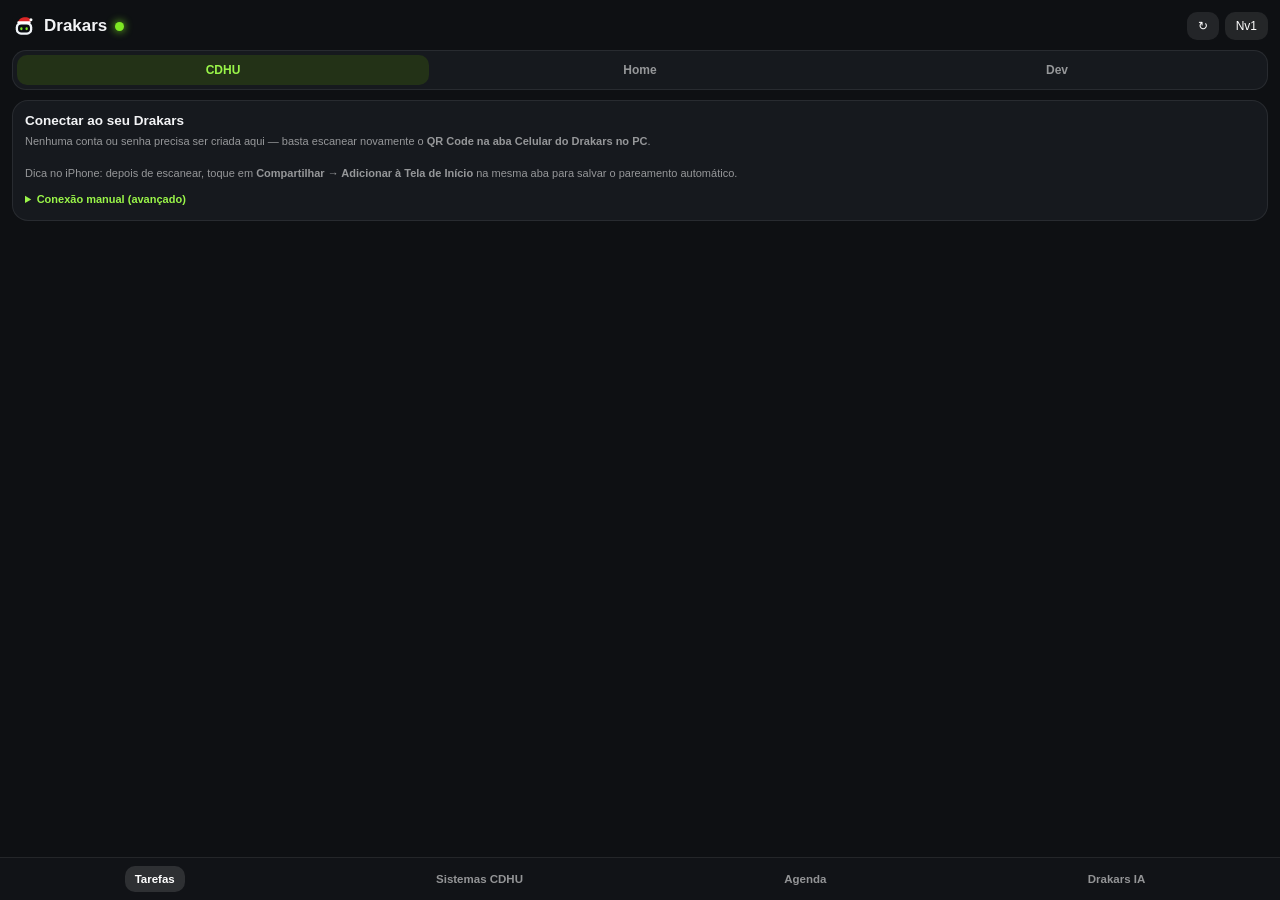
==== commit 6fe54743: "fix: preserve pairing hash on iPhone PWA, separate Nos no Azul 2-tap, make mobile finance mirror rea" ====
--- a/index.html
+++ b/index.html
@@ -12,7 +12,7 @@
 <title>Drakars</title>
 <style>
   *{box-sizing:border-box;margin:0;padding:0;-webkit-tap-highlight-color:transparent}
-  body{background:#0E1013;color:#F3F4F6;font-family:-apple-system,BlinkMacSystemFont,"Segoe UI",Roboto,sans-serif;padding:12px 12px 84px;min-height:100vh}
+  body{background:#0E1013;color:#F3F4F6;font-family:-apple-system,BlinkMacSystemFont,"Segoe UI",Roboto,sans-serif;padding:12px 12px 76px;min-height:100vh}
   .hdr{display:flex;align-items:center;justify-content:space-between;margin-bottom:10px;gap:8px}
   .brand{display:flex;align-items:center;gap:8px;font-weight:800;font-size:17px}
   .dot{width:9px;height:9px;border-radius:50%;background:#7EE823;box-shadow:0 0 8px #7EE823}
@@ -28,7 +28,7 @@
   .chk.done{background:#7EE823;border-color:#7EE823}
   .ttl{font-size:13.5px;font-weight:600;flex:1;min-width:0}
   .ttl.done{text-decoration:line-through;color:rgba(255,255,255,.45)}
-  .sub{font-size:11px;color:rgba(255,255,255,.55);margin-top:2px}
+  .sub{font-size:11px;color:rgba(255,255,255,.55);margin-top:2px;line-height:1.45}
   .form{display:flex;gap:6px;margin-bottom:8px;flex-wrap:wrap}
   input,select{flex:1;min-width:85px;background:#111318;border:1px solid rgba(255,255,255,.12);border-radius:12px;padding:9px 11px;color:#fff;font-size:13px;outline:none}
   .btn{background:#7EE823;color:#000;border:none;border-radius:12px;padding:9px 14px;font-weight:800;font-size:13px;cursor:pointer}
@@ -42,7 +42,6 @@
   .nav{position:fixed;bottom:0;left:0;right:0;background:#111317;border-top:1px solid rgba(255,255,255,.08);display:flex;justify-content:space-around;padding:8px 4px;z-index:20}
   .nav button{background:none;border:none;color:rgba(255,255,255,.55);font-size:11.5px;font-weight:700;padding:7px 10px;border-radius:10px;cursor:pointer}
   .nav button.act{background:rgba(255,255,255,.12);color:#fff}
-  .fab{position:fixed;right:14px;bottom:68px;background:linear-gradient(135deg,#FB7185,#F43F5E);color:#fff;text-decoration:none;border-radius:99px;padding:11px 16px;font-size:13px;font-weight:800;box-shadow:0 8px 24px rgba(244,63,94,.45);z-index:25}
   .banner{font-size:11px;color:#FCD34D;background:rgba(245,158,11,.12);border:1px solid rgba(245,158,11,.25);border-radius:12px;padding:8px 10px;margin-bottom:10px}
 </style>
 </head>
@@ -59,18 +58,17 @@
     </div>
   </div>
   <div class="mod-bar">
-    <button class="mod-btn" id="m-work" onclick="setMod('work')">💼 CDHU</button>
-    <button class="mod-btn" id="m-home" onclick="setMod('home')">🏠 Home</button>
-    <button class="mod-btn" id="m-dev" onclick="setMod('dev')">🚀 Dev</button>
+    <button class="mod-btn" id="m-work" onclick="setMod('work')">CDHU</button>
+    <button class="mod-btn" id="m-home" onclick="setMod('home')">Home</button>
+    <button class="mod-btn" id="m-dev" onclick="setMod('dev')">Dev</button>
   </div>
   <div id="banner"></div>
   <div id="content"></div>
-  <a class="fab" href="./gasto.html">💸 + Gasto</a>
   <div class="nav" id="nav"></div>
 <script>
 const CFG_KEY="drakars_cloud_cfg", DATA_KEY="drakars_cloud_data", MOD_KEY="drakars_mob_mod";
 const BANK_COLORS={nubank:"#820AD1",itau:"#EC7000",bradesco:"#CC092F",santander:"#EC0000",bb:"#FFCC00",caixa:"#005CA9",inter:"#FF7A00",c6:"#27272A",btg:"#001E62",xp:"#FFD000",mercadopago:"#009EE3",picpay:"#21C25E",pagbank:"#00A868",sicredi:"#3FA110",sicoob:"#003641",wise:"#9FE870",nomad:"#C9A227"};
-let mod=localStorage.getItem(MOD_KEY)||"home", subTab="", cfg=null, data=null, txPm="credit", txTarget="";
+let mod=localStorage.getItem(MOD_KEY)||"work", subTab="", cfg=null, data=null;
 
 function readConfig(){
   if(location.hash && location.hash.length>1){
@@ -79,7 +77,8 @@
     if(gistId && token){
       const next={gistId,token};
       localStorage.setItem(CFG_KEY, JSON.stringify(next));
-      history.replaceState(null,"",location.pathname+location.search);
+      const isStandalone=(window.matchMedia && window.matchMedia("(display-mode: standalone)").matches) || window.navigator.standalone===true;
+      if(isStandalone) history.replaceState(null,"",location.pathname+location.search);
       return next;
     }
   }
@@ -144,25 +143,6 @@
 }
 async function toggleTask(id){ await pushOp("toggle_task",{id},(d)=>{ d.tasks=(d.tasks||[]).map(t=>t.id===id?{...t,completed:!t.completed}:t); }); }
 async function checkinHabit(id){ await pushOp("checkin_habit",{id},(d)=>{ d.habits=(d.habits||[]).map(h=>h.id===id?{...h,doneToday:!h.doneToday}:h); }); }
-async function addTx(e){
-  e.preventDefault();
-  const title=document.getElementById("txTitle").value.trim() || document.getElementById("txCat").value;
-  const amount=parseFloat(String(document.getElementById("txAmount").value).replace(",","."));
-  const type=document.getElementById("txType").value;
-  const owner=document.getElementById("txOwner").value;
-  const cat=document.getElementById("txCat").value;
-  const inst=Number((document.getElementById("txInst")&&document.getElementById("txInst").value)||1);
-  if(!title || isNaN(amount) || amount<=0) return;
-  document.getElementById("txTitle").value="";
-  document.getElementById("txAmount").value="";
-  const date=new Date().toISOString().slice(0,10);
-  const accountId=txTarget.startsWith("acc:")?txTarget.slice(4):undefined;
-  const cardId=txTarget.startsWith("card:")?txTarget.slice(5):undefined;
-  await pushOp("add_transaction",{title,amount,type,category:cat,owner,date,paymentMethod:txPm,accountId,cardId,installments:inst,paid:txPm==="credit"?false:true},(d)=>{
-    d.transactions=d.transactions||[];
-    d.transactions.unshift({id:"tx-"+Date.now(),title,amount,type,category:cat,owner,date,paymentMethod:txPm,accountId,cardId,paid:txPm==="credit"?false:true});
-  });
-}
 async function addCal(e){
   e.preventDefault();
   const title=document.getElementById("calTitle").value.trim();
@@ -224,17 +204,29 @@
   });
   const tabsByMod={
     work:[["tasks","Tarefas"],["systems","Sistemas CDHU"],["agenda","Agenda"],["pc","Drakars IA"]],
-    home:[["finance","Financeiro"],["cal","Calendário"],["shop","Compras"],["tasks","Tarefas"]],
+    home:[["tasks","Tarefas"],["cal","Calendário"],["shop","Compras"],["finance","Espelho Azul"]],
     dev:[["leads","Leads"],["reels","Reels"],["tasks","Tarefas Dev"],["pc","Drakars IA"]]
   };
-  const tabs=tabsByMod[mod]||tabsByMod.home;
+  const tabs=tabsByMod[mod]||tabsByMod.work;
   if(!subTab || !tabs.some(x=>x[0]===subTab)) subTab=tabs[0][0];
   document.getElementById("nav").innerHTML=tabs.map(([id,lbl])=>`<button class="${subTab===id?'act':''}" onclick="setSub('${id}')">${lbl}</button>`).join("");
 
   const el=document.getElementById("content"), ban=document.getElementById("banner");
   if(!cfg){
     ban.innerHTML="";
-    el.innerHTML=`<div class="card"><div class="ttl" style="margin-bottom:8px">Parear com seu Drakars</div><div class="sub" style="margin-bottom:10px">Escaneie o QR Code na aba <b>Celular</b> do Drakars no PC:</div><form onsubmit="saveManualCfg(event)"><input id="cfgGist" placeholder="Gist ID" style="margin-bottom:8px" /><input id="cfgTok" type="password" placeholder="GitHub Token" style="margin-bottom:8px" /><button class="btn" type="submit" style="width:100%">Conectar</button></form></div>`;
+    el.innerHTML=`
+      <div class="card">
+        <div class="ttl" style="margin-bottom:6px">Conectar ao seu Drakars</div>
+        <div class="sub" style="margin-bottom:10px">Nenhuma conta ou senha precisa ser criada aqui — basta escanear novamente o <b>QR Code na aba Celular do Drakars no PC</b>.<br><br>Dica no iPhone: depois de escanear, toque em <b>Compartilhar → Adicionar à Tela de Início</b> na mesma aba para salvar o pareamento automático.</div>
+        <details>
+          <summary class="sub" style="cursor:pointer;color:#9AF549;font-weight:700">Conexão manual (avançado)</summary>
+          <form onsubmit="saveManualCfg(event)" style="margin-top:10px">
+            <input id="cfgGist" placeholder="Gist ID" style="margin-bottom:8px;width:100%" />
+            <input id="cfgTok" type="password" placeholder="Token GitHub (gist)" style="margin-bottom:8px;width:100%" />
+            <button class="btn" type="submit" style="width:100%">Conectar</button>
+          </form>
+        </details>
+      </div>`;
     return;
   }
   if(!data){ el.innerHTML='<div class="card"><div class="sub">Carregando dados da nuvem...</div></div>'; return; }
@@ -258,44 +250,23 @@
     const exp=txs.filter(t=>t.type==="expense").reduce((a,b)=>a+Number(b.amount||0),0)+(data.recurringBills||[]).reduce((a,b)=>a+Number(b.amount||0),0);
     const bal=inc-exp;
     const banks=data.bankAccounts||[], cards=data.creditCards||[], goals=data.savingsGoals||[];
-    const origins=txPm==="credit"?cards.map(c=>`<option value="card:${c.id}">💳 ${esc(c.name)}</option>`):txPm==="debit"||txPm==="pix"?banks.map(b=>`<option value="acc:${b.id}">🏦 ${esc(b.name)}</option>`):[];
-    if(txPm==="credit" && cards.length && !txTarget.startsWith("card:")) txTarget="card:"+cards[0].id;
-    if((txPm==="debit"||txPm==="pix") && banks.length && !txTarget.startsWith("acc:")) txTarget="acc:"+banks[0].id;
 
     el.innerHTML=`
       <div class="card">
-        <div class="sub" style="margin-bottom:8px">FINANCEIRO DO CASAL (${month}) • Você & ${esc(partner)}</div>
+        <div class="sub" style="margin-bottom:6px;color:#FDA4AF;font-weight:700">ESPELHO DO NÓS NO AZUL (${month}) • Você & ${esc(partner)}</div>
+        <div class="sub" style="margin-bottom:8px">Visualização automática do financeiro do casal. Para lançar gastos ou usar o atalho 2 Toques Atrás, acesse o app Nós no Azul.</div>
         <div class="kpi-grid">
           <div class="kpi"><div class="lbl">Entradas${fixedInc>0?' (+Fixo)':''}</div><div class="val" style="color:#9AF549">${fmtBrl(inc)}</div></div>
           <div class="kpi"><div class="lbl">Saídas + Fixas</div><div class="val" style="color:#FDA4AF">${fmtBrl(exp)}</div></div>
           <div class="kpi"><div class="lbl">Saldo Livre</div><div class="val" style="color:${bal>=0?'#9AF549':'#F87171'}">${fmtBrl(bal)}</div></div>
         </div>
-        ${(banks.length||cards.length)?`<div style="display:flex;gap:6px;overflow-x:auto;padding-bottom:6px">${banks.map(b=>`<div style="min-width:128px;background:#1D2128;border-left:4px solid ${BANK_COLORS[b.bankKey]||'#7EE823'};border-radius:10px;padding:7px 9px"><div class="sub" style="margin:0;color:#fff;font-weight:700">${esc(b.name)}</div><div style="font-size:12px;font-weight:800;color:#9AF549;margin-top:2px">${fmtBrl(b.balance)}</div></div>`).join("")}${cards.map(c=>`<div style="min-width:136px;background:#1D2128;border-left:4px solid ${BANK_COLORS[c.bankKey]||'#FB7185'};border-radius:10px;padding:7px 9px"><div class="sub" style="margin:0;color:#fff;font-weight:700">💳 ${esc(c.name)}</div><div style="font-size:11px;font-weight:700;color:#FDA4AF;margin-top:2px">Fat: ${fmtBrl(c.monthUsed)}</div></div>`).join("")}</div>`:''}
+        ${(banks.length||cards.length)?`<div style="display:flex;gap:6px;overflow-x:auto;padding-bottom:6px">${banks.map(b=>`<div style="min-width:128px;background:#1D2128;border-left:4px solid ${BANK_COLORS[b.bankKey]||'#7EE823'};border-radius:10px;padding:7px 9px"><div class="sub" style="margin:0;color:#fff;font-weight:700">${esc(b.name)}</div><div style="font-size:12px;font-weight:800;color:#9AF549;margin-top:2px">${fmtBrl(b.balance)}</div></div>`).join("")}${cards.map(c=>`<div style="min-width:136px;background:#1D2128;border-left:4px solid ${BANK_COLORS[c.bankKey]||'#FB7185'};border-radius:10px;padding:7px 9px"><div class="sub" style="margin:0;color:#fff;font-weight:700">${esc(c.name)}</div><div style="font-size:11px;font-weight:700;color:#FDA4AF;margin-top:2px">Fat: ${fmtBrl(c.monthUsed)}</div></div>`).join("")}</div>`:''}
       </div>
-      <div class="card">
-        <div class="sub" style="margin-bottom:6px">LANÇAR GASTO / RECEITA</div>
-        <form class="form" onsubmit="addTx(event)">
-          <input id="txTitle" placeholder="Ex: Mercado, Uber..." style="flex:2" />
-          <input id="txAmount" type="text" inputmode="decimal" placeholder="R$" />
-          <select id="txType"><option value="expense">💸 Despesa</option><option value="income">💰 Receita</option></select>
-          <select id="txPm" onchange="txPm=this.value;txTarget='';render()">
-            <option value="credit" ${txPm==='credit'?'selected':''}>💳 Crédito</option>
-            <option value="debit" ${txPm==='debit'?'selected':''}>🏧 Débito</option>
-            <option value="pix" ${txPm==='pix'?'selected':''}>⚡ Pix</option>
-            <option value="cash" ${txPm==='cash'?'selected':''}>💵 Dinheiro</option>
-          </select>
-          ${origins.length?`<select onchange="txTarget=this.value">${origins.join("")}</select>`:''}
-          ${txPm==='credit'?`<select id="txInst"><option value="1">1x</option><option value="2">2x</option><option value="3">3x</option><option value="4">4x</option><option value="6">6x</option><option value="10">10x</option><option value="12">12x</option></select>`:''}
-          <select id="txCat"><option>Mercado</option><option>Alimentação</option><option>Transporte</option><option>Moradia</option><option>Saúde</option><option>Lazer</option><option>Assinaturas</option><option>Salário</option><option>Outros</option></select>
-          <select id="txOwner"><option value="casal">Casal</option><option value="eu">Você</option><option value="esposa">${esc(partner)}</option></select>
-          <button class="btn btn-rose" type="submit" style="width:100%">Salvar Lançamento</button>
-        </form>
-      </div>
-      ${goals.length?`<div class="card"><div class="sub" style="margin-bottom:6px">METAS DO CASAL</div>${goals.map(g=>{const pct=Math.min(100,Math.round((Number(g.currentAmount||0)/Math.max(1,Number(g.targetAmount||1)))*100));return `<div class="row" style="flex-direction:column;align-items:stretch;gap:5px"><div style="display:flex;justify-content:space-between;font-size:13px;font-weight:700"><span>${esc(g.icon||'🎯')} ${esc(g.title)}</span><span style="color:#9AF549">${pct}%</span></div><div style="height:6px;border-radius:99px;background:rgba(255,255,255,.1);overflow:hidden"><div style="height:100%;width:${Math.max(4,pct)}%;background:linear-gradient(90deg,#FB7185,#7EE823)"></div></div><div class="sub" style="margin:0">${fmtBrl(g.currentAmount)} de ${fmtBrl(g.targetAmount)}</div></div>`;}).join("")}</div>`:''}
-      <div class="card"><div class="sub" style="margin-bottom:6px">ÚLTIMOS LANÇAMENTOS</div>${txs.slice(0,10).map(t=>`<div class="row"><div class="ttl">${esc(t.title)}<div class="sub">${t.date} • ${esc(t.category)} • ${t.paymentMethod||''}</div></div><b style="color:${t.type==='income'?'#9AF549':'#FDA4AF'};font-size:12.5px">${t.type==='income'?'+':'-'} ${fmtBrl(t.amount)}</b></div>`).join("")||'<div class="sub">Sem lançamentos no mês</div>'}</div>`;
+      ${goals.length?`<div class="card"><div class="sub" style="margin-bottom:6px">METAS DO CASAL</div>${goals.map(g=>{const pct=Math.min(100,Math.round((Number(g.currentAmount||0)/Math.max(1,Number(g.targetAmount||1)))*100));return `<div class="row" style="flex-direction:column;align-items:stretch;gap:5px"><div style="display:flex;justify-content:space-between;font-size:13px;font-weight:700"><span>${esc(g.title)}</span><span style="color:#9AF549">${pct}%</span></div><div style="height:6px;border-radius:99px;background:rgba(255,255,255,.1);overflow:hidden"><div style="height:100%;width:${Math.max(4,pct)}%;background:linear-gradient(90deg,#FB7185,#7EE823)"></div></div><div class="sub" style="margin:0">${fmtBrl(g.currentAmount)} de ${fmtBrl(g.targetAmount)}</div></div>`;}).join("")}</div>`:''}
+      <div class="card"><div class="sub" style="margin-bottom:6px">ÚLTIMOS LANÇAMENTOS REPLICADOS</div>${txs.slice(0,10).map(t=>`<div class="row"><div class="ttl">${esc(t.title)}<div class="sub">${t.date} • ${esc(t.category)} • ${t.paymentMethod||''}</div></div><b style="color:${t.type==='income'?'#9AF549':'#FDA4AF'};font-size:12.5px">${t.type==='income'?'+':'-'} ${fmtBrl(t.amount)}</b></div>`).join("")||'<div class="sub">Sem lançamentos no mês</div>'}</div>`;
   } else if(subTab==="cal"){
     const cals=(data.calendarEvents||[]).filter(c=>c.date>=today).slice(0,12);
-    el.innerHTML=`<div class="card"><div class="sub" style="margin-bottom:6px">CALENDÁRIO PESSOAL & CASAL</div><form class="form" onsubmit="addCal(event)"><input id="calTitle" placeholder="Compromisso..." style="flex:2" /><input id="calDate" type="date" value="${today}" /><input id="calTime" type="time" /><button class="btn btn-rose" type="submit">+</button></form>${cals.map(c=>`<div class="row"><div class="ttl">📅 ${esc(c.title)}<div class="sub">${c.date}${c.time?' • '+c.time:''} • ${c.person}</div></div></div>`).join("")||'<div class="sub">Sem próximos eventos</div>'}</div>`;
+    el.innerHTML=`<div class="card"><div class="sub" style="margin-bottom:6px">CALENDÁRIO PESSOAL & CASAL</div><form class="form" onsubmit="addCal(event)"><input id="calTitle" placeholder="Compromisso..." style="flex:2" /><input id="calDate" type="date" value="${today}" /><input id="calTime" type="time" /><button class="btn btn-rose" type="submit">+</button></form>${cals.map(c=>`<div class="row"><div class="ttl">${esc(c.title)}<div class="sub">${c.date}${c.time?' • '+c.time:''} • ${c.person}</div></div></div>`).join("")||'<div class="sub">Sem próximos eventos</div>'}</div>`;
   } else if(subTab==="shop"){
     const shops=data.shoppingList||[];
     el.innerHTML=`<div class="card"><div class="sub" style="margin-bottom:6px">LISTA DE COMPRAS</div><form class="form" onsubmit="addShop(event)"><input id="shopTitle" placeholder="Adicionar item..." /><button class="btn" type="submit">+</button></form>${shops.map(s=>`<div class="row"><button class="chk ${s.checked?'done':''}" onclick="toggleShop('${s.id}')">${s.checked?'✓':''}</button><div class="ttl ${s.checked?'done':''}">${esc(s.title)}<div class="sub">${s.category}</div></div></div>`).join("")||'<div class="sub">Lista vazia</div>'}</div>`;
@@ -307,16 +278,16 @@
     el.innerHTML='<div class="card"><div class="sub" style="margin-bottom:6px">SISTEMAS CDHU</div>'+syss.map(s=>`<div class="row"><div class="ttl">${esc(s.name)}<div class="sub">${esc(s.detail)}</div></div><b style="color:${s.online?'#9AF549':'#F87171'};font-size:11px">${s.online?'ONLINE':'OFFLINE'}</b></div>`).join("")+'</div>';
   } else if(subTab==="agenda"){
     const rems=data.reminders||[], habs=data.habits||[];
-    el.innerHTML='<div class="card"><div class="sub" style="margin-bottom:6px">LEMBRETES</div>'+(rems.map(r=>`<div class="row"><div class="ttl">🔔 ${esc(r.title)}<div class="sub">${new Date(r.triggerAt).toLocaleString("pt-BR",{day:"2-digit",month:"2-digit",hour:"2-digit",minute:"2-digit"})}</div></div></div>`).join("")||'<div class="sub">Sem lembretes</div>')+'</div><div class="card"><div class="sub" style="margin-bottom:6px">HÁBITOS DE HOJE</div>'+habs.map(h=>`<div class="row"><button class="chk ${h.doneToday?'done':''}" onclick="checkinHabit('${h.id}')">${h.doneToday?'✓':''}</button><div class="ttl">${h.icon} ${esc(h.title)}</div></div>`).join("")+'</div>';
+    el.innerHTML='<div class="card"><div class="sub" style="margin-bottom:6px">LEMBRETES</div>'+(rems.map(r=>`<div class="row"><div class="ttl">${esc(r.title)}<div class="sub">${new Date(r.triggerAt).toLocaleString("pt-BR",{day:"2-digit",month:"2-digit",hour:"2-digit",minute:"2-digit"})}</div></div></div>`).join("")||'<div class="sub">Sem lembretes</div>')+'</div><div class="card"><div class="sub" style="margin-bottom:6px">HÁBITOS DE HOJE</div>'+habs.map(h=>`<div class="row"><button class="chk ${h.doneToday?'done':''}" onclick="checkinHabit('${h.id}')">${h.doneToday?'✓':''}</button><div class="ttl">${esc(h.title)}</div></div>`).join("")+'</div>';
   } else if(subTab==="leads"){
     const leads=data.leads||[];
-    el.innerHTML=`<div class="card"><div class="sub" style="margin-bottom:6px">LEADS & CLIENTES (${leads.length})</div><form class="form" onsubmit="addLead(event)"><input id="leadName" placeholder="Nome..." style="flex:2" /><input id="leadBiz" placeholder="Nicho" /><input id="leadVal" type="number" placeholder="R$" /><button class="btn btn-dev" type="submit">+</button></form>${leads.map(l=>`<div class="row"><div class="ttl">🚀 ${esc(l.name)}${l.business?' ('+esc(l.business)+')':''}<div class="sub">${esc(l.projectType)} • ${esc(l.status)} • ${fmtBrl(l.estimatedValue)}</div></div></div>`).join("")||'<div class="sub">Sem leads ainda</div>'}</div>`;
+    el.innerHTML=`<div class="card"><div class="sub" style="margin-bottom:6px">LEADS & CLIENTES (${leads.length})</div><form class="form" onsubmit="addLead(event)"><input id="leadName" placeholder="Nome..." style="flex:2" /><input id="leadBiz" placeholder="Nicho" /><input id="leadVal" type="number" placeholder="R$" /><button class="btn btn-dev" type="submit">+</button></form>${leads.map(l=>`<div class="row"><div class="ttl">${esc(l.name)}${l.business?' ('+esc(l.business)+')':''}<div class="sub">${esc(l.projectType)} • ${esc(l.status)} • ${fmtBrl(l.estimatedValue)}</div></div></div>`).join("")||'<div class="sub">Sem leads ainda</div>'}</div>`;
   } else if(subTab==="reels"){
     const reels=data.reels||[];
-    el.innerHTML=`<div class="card"><div class="sub" style="margin-bottom:6px">IDEIAS DE REELS (${reels.length})</div><form class="form" onsubmit="addReel(event)"><input id="reelTitle" placeholder="Ideia..." style="flex:2" /><input id="reelHook" placeholder="Gancho 3s" /><button class="btn btn-dev" type="submit">+</button></form>${reels.map(r=>`<div class="row"><div class="ttl">🎬 ${esc(r.title)}<div class="sub">${esc(r.hook)} • ${esc(r.status)}</div></div></div>`).join("")||'<div class="sub">Sem ideias de Reels</div>'}</div>`;
+    el.innerHTML=`<div class="card"><div class="sub" style="margin-bottom:6px">IDEIAS DE REELS (${reels.length})</div><form class="form" onsubmit="addReel(event)"><input id="reelTitle" placeholder="Ideia..." style="flex:2" /><input id="reelHook" placeholder="Gancho 3s" /><button class="btn btn-dev" type="submit">+</button></form>${reels.map(r=>`<div class="row"><div class="ttl">${esc(r.title)}<div class="sub">${esc(r.hook)} • ${esc(r.status)}</div></div></div>`).join("")||'<div class="sub">Sem ideias de Reels</div>'}</div>`;
   } else if(subTab==="pc"){
     const rep=data.lastMobileReply;
-    el.innerHTML=`<div class="card"><div class="sub" style="margin-bottom:6px">ENVIAR COMANDO AO DRAKARS</div><form class="form" onsubmit="sendCmd(event)"><input id="cmdInp" placeholder="Ex: gastei 80 no mercado..." /><button class="btn" type="submit">Enviar</button></form>${rep?'<div class="sub" style="margin-top:6px"><b>'+esc(rep.prompt)+'</b><br><span style="color:#fff">'+esc(rep.reply)+'</span></div>':''}</div>`;
+    el.innerHTML=`<div class="card"><div class="sub" style="margin-bottom:6px">ENVIAR COMANDO AO DRAKARS</div><form class="form" onsubmit="sendCmd(event)"><input id="cmdInp" placeholder="Ex: criar tarefa revisar chamado CDHU..." /><button class="btn" type="submit">Enviar</button></form>${rep?'<div class="sub" style="margin-top:6px"><b>'+esc(rep.prompt)+'</b><br><span style="color:#fff">'+esc(rep.reply)+'</span></div>':''}</div>`;
   }
 }
 function esc(s){return String(s||"").replace(/[&<>"']/g,m=>({"&":"&amp;","<":"&lt;",">":"&gt;",'"':"&quot;","'":"&#39;"}[m]))}
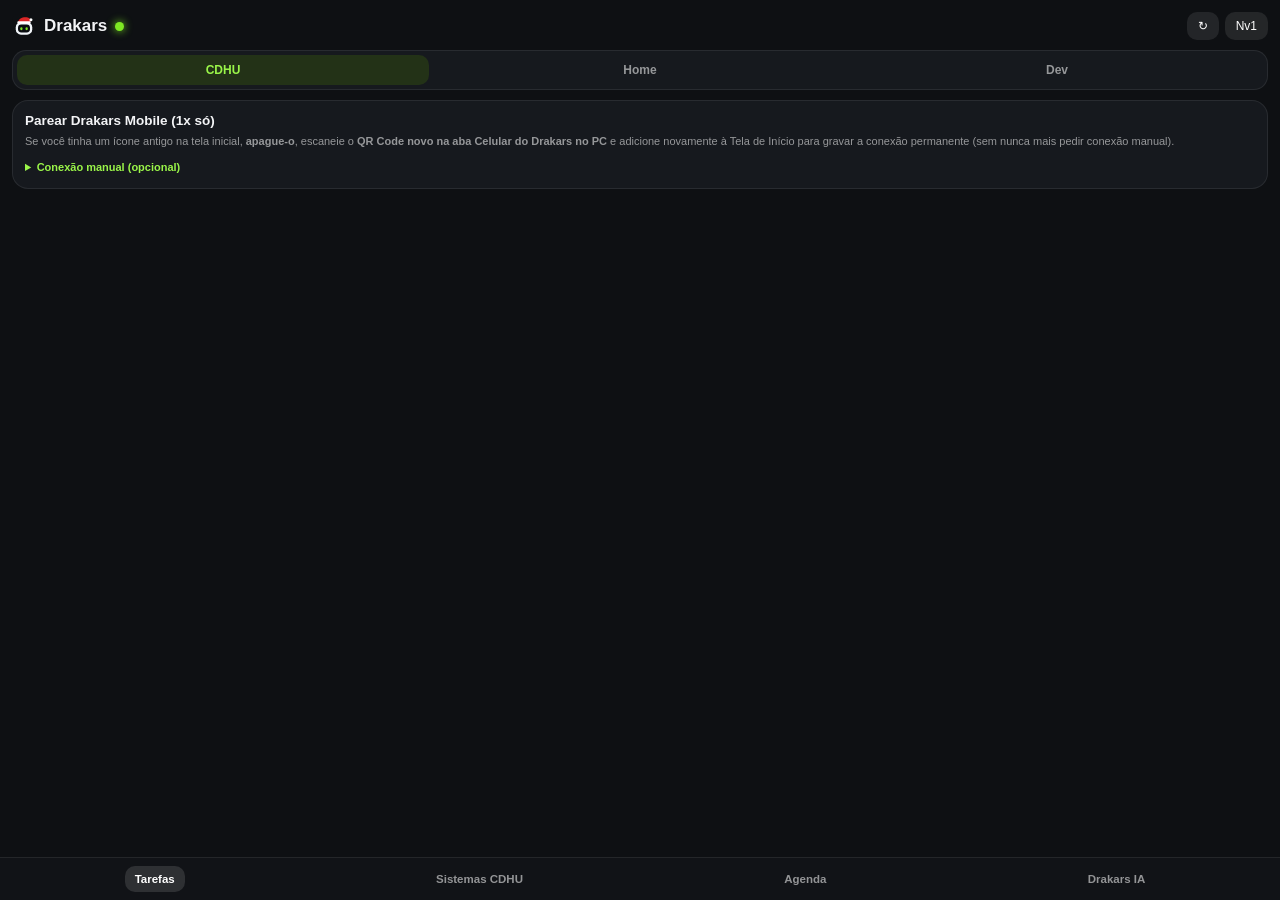
==== commit 892f3c0c: "fix: quadruple-persistent mobile connection, remove static manifest override, sync Nos no Azul" ====
--- a/index.html
+++ b/index.html
@@ -6,9 +6,9 @@
 <meta name="theme-color" content="#0E1013" />
 <meta name="apple-mobile-web-app-capable" content="yes" />
 <meta name="apple-mobile-web-app-status-bar-style" content="black-translucent" />
+<meta name="apple-mobile-web-app-title" content="Drakars" />
 <link rel="icon" type="image/svg+xml" href="./icon.svg" />
 <link rel="apple-touch-icon" href="./icon.svg" />
-<link rel="manifest" href="./manifest.json" />
 <title>Drakars</title>
 <style>
   *{box-sizing:border-box;margin:0;padding:0;-webkit-tap-highlight-color:transparent}
@@ -66,24 +66,134 @@
   <div id="content"></div>
   <div class="nav" id="nav"></div>
 <script>
-const CFG_KEY="drakars_cloud_cfg", DATA_KEY="drakars_cloud_data", MOD_KEY="drakars_mob_mod";
+const CFG_KEY="drakars_cloud_cfg", COOKIE_CFG_KEY="drakars_cloud_cfg_v1", IDB_NAME="drakars_persist_db", CACHE_CFG_NAME="drakars-persist-cfg-v1";
+const DATA_KEY="drakars_cloud_data", MOD_KEY="drakars_mob_mod";
 const BANK_COLORS={nubank:"#820AD1",itau:"#EC7000",bradesco:"#CC092F",santander:"#EC0000",bb:"#FFCC00",caixa:"#005CA9",inter:"#FF7A00",c6:"#27272A",btg:"#001E62",xp:"#FFD000",mercadopago:"#009EE3",picpay:"#21C25E",pagbank:"#00A868",sicredi:"#3FA110",sicoob:"#003641",wise:"#9FE870",nomad:"#C9A227"};
 let mod=localStorage.getItem(MOD_KEY)||"work", subTab="", cfg=null, data=null;
 
+function saveCookieCfg(next){
+  try{ document.cookie=COOKIE_CFG_KEY+"="+encodeURIComponent(JSON.stringify(next))+"; max-age=31536000; path=/; SameSite=Lax"; }catch{}
+}
+function readCookieCfg(){
+  try{
+    const m=document.cookie.match(new RegExp("(?:^|; )"+COOKIE_CFG_KEY+"=([^;]*)"));
+    if(m && m[1]){
+      const p=JSON.parse(decodeURIComponent(m[1]));
+      if(p && p.gistId && p.token) return p;
+    }
+  }catch{}
+  return null;
+}
+function injectDynamicManifest(next){
+  try{
+    const isIos=/iphone|ipad|ipod/i.test(navigator.userAgent||"");
+    if(isIos || !location.protocol.startsWith("http")) return;
+    const hash=next?"#gist="+encodeURIComponent(next.gistId)+"&token="+encodeURIComponent(next.token):"";
+    const startUrl=location.origin+location.pathname+hash;
+    const dir=location.origin+location.pathname.replace(/[^/]*$/,"");
+    const m={
+      name:"Drakars",
+      short_name:"Drakars",
+      start_url:startUrl,
+      scope:"./",
+      display:"standalone",
+      background_color:"#0E1013",
+      theme_color:"#0E1013",
+      icons:[{src:dir+"icon.svg",sizes:"any",type:"image/svg+xml",purpose:"any maskable"}]
+    };
+    let link=document.querySelector('link[rel="manifest"]');
+    if(!link){ link=document.createElement("link"); link.setAttribute("rel","manifest"); document.head.appendChild(link); }
+    link.setAttribute("href","data:application/manifest+json;charset=utf-8,"+encodeURIComponent(JSON.stringify(m)));
+  }catch{}
+}
+function persistAllStores(next){
+  if(!next || !next.gistId || !next.token) return;
+  try{ localStorage.setItem(CFG_KEY, JSON.stringify(next)); }catch{}
+  saveCookieCfg(next);
+  injectDynamicManifest(next);
+  try{
+    if(window.indexedDB){
+      const req=indexedDB.open(IDB_NAME,1);
+      req.onupgradeneeded=()=>{ if(!req.result.objectStoreNames.contains("cfg")) req.result.createObjectStore("cfg"); };
+      req.onsuccess=()=>{ try{ req.result.transaction("cfg","readwrite").objectStore("cfg").put(next,"creds"); }catch{} };
+    }
+  }catch{}
+  try{
+    if("caches" in window){
+      caches.open(CACHE_CFG_NAME).then(c=>c.put("/__drakars_cfg", new Response(JSON.stringify(next)))).catch(()=>{});
+    }
+  }catch{}
+}
+function ensureHashHasCreds(next){
+  if(!next || !next.gistId || !next.token) return;
+  if(!location.hash.includes("gist=")){
+    try{
+      history.replaceState(null,"",location.pathname+location.search+"#gist="+encodeURIComponent(next.gistId)+"&token="+encodeURIComponent(next.token));
+    }catch{}
+  }
+}
 function readConfig(){
-  if(location.hash && location.hash.length>1){
-    const p=new URLSearchParams(location.hash.slice(1));
-    const gistId=p.get("gist"), token=p.get("token");
+  const rawHash=location.hash && location.hash.length>1 ? location.hash.slice(1) : "";
+  const rawSearch=location.search && location.search.length>1 ? location.search.slice(1) : "";
+  for(const src of [rawHash, rawSearch]){
+    if(!src) continue;
+    const p=new URLSearchParams(src);
+    const gistId=(p.get("gist")||"").trim(), token=(p.get("token")||"").trim();
     if(gistId && token){
       const next={gistId,token};
-      localStorage.setItem(CFG_KEY, JSON.stringify(next));
-      const isStandalone=(window.matchMedia && window.matchMedia("(display-mode: standalone)").matches) || window.navigator.standalone===true;
-      if(isStandalone) history.replaceState(null,"",location.pathname+location.search);
+      persistAllStores(next);
       return next;
     }
   }
-  try{ return JSON.parse(localStorage.getItem(CFG_KEY)||"null"); }catch{ return null; }
-}
+  let saved=null;
+  try{
+    const ls=JSON.parse(localStorage.getItem(CFG_KEY)||"null");
+    if(ls && ls.gistId && ls.token) saved=ls;
+  }catch{}
+  if(!saved) saved=readCookieCfg();
+  if(saved){
+    persistAllStores(saved);
+    ensureHashHasCreds(saved);
+    return saved;
+  }
+  return null;
+}
+async function restoreAsyncConfig(){
+  let found=null;
+  try{
+    if(window.indexedDB){
+      found=await new Promise(resolve=>{
+        const req=indexedDB.open(IDB_NAME,1);
+        req.onupgradeneeded=()=>{ if(!req.result.objectStoreNames.contains("cfg")) req.result.createObjectStore("cfg"); };
+        req.onerror=()=>resolve(null);
+        req.onsuccess=()=>{
+          try{
+            const g=req.result.transaction("cfg","readonly").objectStore("cfg").get("creds");
+            g.onsuccess=()=>resolve(g.result && g.result.gistId && g.result.token ? g.result : null);
+            g.onerror=()=>resolve(null);
+          }catch{ resolve(null); }
+        };
+      });
+    }
+  }catch{}
+  if(!found && "caches" in window){
+    try{
+      const c=await caches.open(CACHE_CFG_NAME);
+      const r=await c.match("/__drakars_cfg");
+      if(r){
+        const p=await r.json();
+        if(p && p.gistId && p.token) found=p;
+      }
+    }catch{}
+  }
+  if(found){
+    cfg=found;
+    persistAllStores(found);
+    ensureHashHasCreds(found);
+    await sync();
+  }
+}
+
 cfg=readConfig();
 try{ const c=localStorage.getItem(DATA_KEY); if(c) data=JSON.parse(c); }catch{}
 if("serviceWorker" in navigator){ navigator.serviceWorker.register("./sw.js").catch(()=>{}); }
@@ -116,9 +226,9 @@
   if(!cfg){ render(); return; }
   try{
     const remote=await fetchGist();
-    if(remote){ data=remote; localStorage.setItem(DATA_KEY, JSON.stringify(data)); }
+    if(remote){ data=remote; try{ localStorage.setItem(DATA_KEY, JSON.stringify(data)); }catch{} }
     render();
-  }catch{ render("Modo offline (usando cache local)."); }
+  }catch{ render("Conexão mantida • tentando reconectar automaticamente..."); }
 }
 async function pushOp(type, payload, mutateLocal){
   if(!cfg || !data) return;
@@ -127,9 +237,9 @@
   fresh.pendingMobileOps=Array.isArray(fresh.pendingMobileOps)?fresh.pendingMobileOps:[];
   fresh.pendingMobileOps.push({id:Date.now()+"-"+Math.random().toString(36).slice(2,7),type,payload,createdAt:Date.now()});
   fresh.updatedAt=Date.now();
-  data=fresh; localStorage.setItem(DATA_KEY, JSON.stringify(data));
+  data=fresh; try{ localStorage.setItem(DATA_KEY, JSON.stringify(data)); }catch{}
   render();
-  await patchGist(fresh);
+  try{ await patchGist(fresh); }catch{ render("Alteração salva localmente; sincronizando ao retomar sinal."); }
 }
 
 async function addTask(e, ws){
@@ -193,7 +303,12 @@
 function saveManualCfg(e){
   e.preventDefault();
   const g=document.getElementById("cfgGist").value.trim(), t=document.getElementById("cfgTok").value.trim();
-  if(g && t){ cfg={gistId:g,token:t}; localStorage.setItem(CFG_KEY, JSON.stringify(cfg)); sync(); }
+  if(g && t){
+    cfg={gistId:g,token:t};
+    persistAllStores(cfg);
+    ensureHashHasCreds(cfg);
+    sync();
+  }
 }
 function fmtBrl(n){return Number(n||0).toLocaleString("pt-BR",{style:"currency",currency:"BRL"});}
 
@@ -216,10 +331,10 @@
     ban.innerHTML="";
     el.innerHTML=`
       <div class="card">
-        <div class="ttl" style="margin-bottom:6px">Conectar ao seu Drakars</div>
-        <div class="sub" style="margin-bottom:10px">Nenhuma conta ou senha precisa ser criada aqui — basta escanear novamente o <b>QR Code na aba Celular do Drakars no PC</b>.<br><br>Dica no iPhone: depois de escanear, toque em <b>Compartilhar → Adicionar à Tela de Início</b> na mesma aba para salvar o pareamento automático.</div>
+        <div class="ttl" style="margin-bottom:6px">Parear Drakars Mobile (1x só)</div>
+        <div class="sub" style="margin-bottom:10px">Se você tinha um ícone antigo na tela inicial, <b>apague-o</b>, escaneie o <b>QR Code novo na aba Celular do Drakars no PC</b> e adicione novamente à Tela de Início para gravar a conexão permanente (sem nunca mais pedir conexão manual).</div>
         <details>
-          <summary class="sub" style="cursor:pointer;color:#9AF549;font-weight:700">Conexão manual (avançado)</summary>
+          <summary class="sub" style="cursor:pointer;color:#9AF549;font-weight:700">Conexão manual (opcional)</summary>
           <form onsubmit="saveManualCfg(event)" style="margin-top:10px">
             <input id="cfgGist" placeholder="Gist ID" style="margin-bottom:8px;width:100%" />
             <input id="cfgTok" type="password" placeholder="Token GitHub (gist)" style="margin-bottom:8px;width:100%" />
@@ -292,8 +407,8 @@
 }
 function esc(s){return String(s||"").replace(/[&<>"']/g,m=>({"&":"&amp;","<":"&lt;",">":"&gt;",'"':"&quot;","'":"&#39;"}[m]))}
 render();
-sync();
-setInterval(()=>{ if(!document.hidden) sync(); }, 10000);
+if(cfg) sync(); else restoreAsyncConfig();
+setInterval(()=>{ if(!document.hidden && cfg) sync(); }, 15000);
 </script>
 </body>
 </html>
